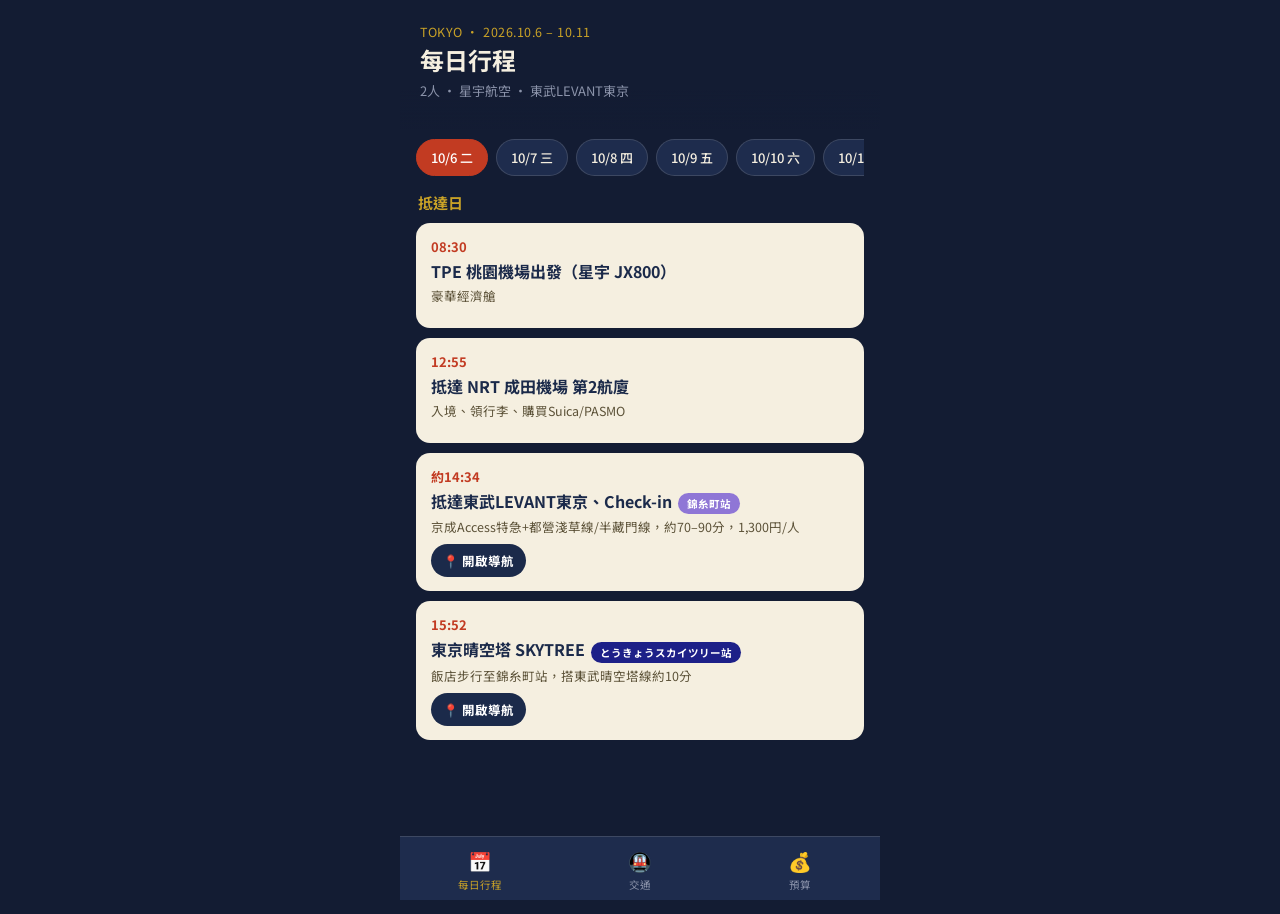
==== tokyo-trip (1).html @ f5f97175 "Add files via upload" ====
<!DOCTYPE html>
<html lang="zh-Hant">
<head>
<meta charset="UTF-8">
<meta name="viewport" content="width=device-width, initial-scale=1, viewport-fit=cover">
<title>東京行 10.6–10.11</title>
<link rel="preconnect" href="https://fonts.googleapis.com">
<link rel="preconnect" href="https://fonts.gstatic.com" crossorigin>
<link href="https://fonts.googleapis.com/css2?family=Noto+Sans+TC:wght@400;500;700&display=swap" rel="stylesheet">
<style>
:root{
  --navy:#131c33; --navy-2:#1e2c4d; --paper:#f5efe0; --paper-2:#ece2c8;
  --vermillion:#c23b22; --gold:#c9a227; --ink:#1b2a4a; --muted:#8b93aa;
  --line: rgba(245,239,224,0.14);
  font-family:'Microsoft JhengHei','微軟正黑體','PingFang TC','Noto Sans TC',sans-serif;
  padding-top: env(safe-area-inset-top, 0px);
  padding-bottom: env(safe-area-inset-bottom, 0px);
}
@media (prefers-color-scheme: dark){ :root:not([data-theme="light"]){ --navy:#131c33; --navy-2:#1e2c4d; --paper:#f5efe0; } }
:root[data-theme="dark"]{ --navy:#131c33; --navy-2:#1e2c4d; --paper:#f5efe0; }
html{ scroll-padding-top: env(safe-area-inset-top, 0px); box-sizing:border-box; }
*,*::before,*::after{ box-sizing:inherit; font-family:inherit; }
body{ margin:0; background:var(--navy); color:var(--paper); min-height:100%; -webkit-font-smoothing:antialiased; }
.app{ max-width:480px; margin:0 auto; min-height:100vh; display:flex; flex-direction:column; position:relative; }

header.top{ padding:22px 20px 16px; position:sticky; top:0; z-index:5; background:linear-gradient(180deg, var(--navy) 70%, transparent); }
header.top .eyebrow{ color:var(--gold); font-size:12.5px; letter-spacing:.04em; margin:0 0 4px; }
header.top h1{ font-weight:700; font-size:24px; margin:0; line-height:1.25; }
header.top .sub{ color:var(--muted); font-size:13px; margin-top:6px; }

main{ flex:1; padding:4px 16px 100px; }
.panel{ display:none; }
.panel.active{ display:block; animation:fade .25s ease; }
@keyframes fade{ from{opacity:0; transform:translateY(4px)} to{opacity:1; transform:translateY(0)} }

.daytabs{ display:flex; gap:8px; overflow-x:auto; padding:6px 0 14px; -webkit-overflow-scrolling:touch; }
.daytabs::-webkit-scrollbar{ display:none; }
.daypill{ flex:0 0 auto; padding:8px 14px; border-radius:999px; border:1px solid var(--line); background:var(--navy-2); color:var(--paper); font-size:13px; font-weight:500; cursor:pointer; white-space:nowrap; }
.daypill.active{ background:var(--vermillion); border-color:var(--vermillion); color:#fff; }
.daylabel{ font-size:15px; font-weight:700; color:var(--gold); margin:2px 2px 10px; }

.item{ background:var(--paper); color:var(--ink); border-radius:14px; padding:14px 15px; margin-bottom:10px; position:relative; }
.item .time{ font-weight:700; font-size:13px; color:var(--vermillion); }
.item .name{ font-weight:700; font-size:16px; margin:3px 0 4px; }
.item .transit{ font-size:12.5px; color:#5c5238; line-height:1.5; margin-bottom:8px; }
.item a.mapbtn{ display:inline-flex; align-items:center; gap:5px; font-size:12.5px; font-weight:700; color:#fff; background:var(--ink); padding:7px 12px; border-radius:999px; text-decoration:none; }

.card{ background:var(--navy-2); border:1px solid var(--line); border-radius:14px; padding:16px; margin-bottom:12px; }
.card h3{ font-size:16px; font-weight:700; margin:0 0 8px; color:var(--gold); }
.card p{ font-size:13.5px; line-height:1.6; color:var(--paper); margin:0 0 6px; }

.hotelmap{ margin-top:10px; }
.hotelmap a{ color:#fff; background:var(--vermillion); padding:9px 14px; border-radius:999px; font-size:13px; font-weight:700; text-decoration:none; display:inline-block; }

.tool{ background:var(--paper); color:var(--ink); border-radius:14px; padding:16px; margin-bottom:14px; }
.tool h3{ font-size:15px; font-weight:700; margin:0 0 12px; color:var(--vermillion); }
.tool .field{ margin-bottom:10px; }
.tool label{ display:block; font-size:12px; color:#6b6248; margin-bottom:4px; }
.tool input[type="number"]{ width:100%; font-size:17px; padding:10px 12px; border-radius:10px; border:1px solid #d8cfae; background:#fff; color:var(--ink); }

/* 交通：地圖橫幅 */
.map-banner{
  position:relative; border-radius:18px; overflow:hidden; margin-bottom:14px; padding:26px 20px;
  background:
    radial-gradient(circle at 20% 20%, rgba(201,162,39,.18), transparent 45%),
    radial-gradient(circle at 80% 75%, rgba(194,59,34,.22), transparent 50%),
    linear-gradient(135deg, var(--navy-2), var(--navy));
  border:1px solid var(--line);
}
.map-banner .mb-tag{ font-size:11.5px; color:var(--gold); letter-spacing:.05em; margin-bottom:6px; }
.map-banner h2{ font-size:19px; font-weight:700; margin:0 0 6px; color:#fff; }
.map-banner p{ font-size:12.5px; color:var(--muted); line-height:1.6; margin:0 0 14px; }
.map-banner .mb-btn{ display:inline-flex; align-items:center; gap:6px; background:var(--gold); color:var(--ink); font-weight:700; font-size:13px; padding:10px 16px; border-radius:999px; text-decoration:none; }
.map-banner .mb-lines{ display:flex; gap:6px; margin-top:14px; flex-wrap:wrap; }
.map-banner .mb-dot{ width:22px; height:6px; border-radius:4px; }

.detect-box{ display:flex; gap:10px; align-items:flex-start; background:var(--navy-2); border:1px solid var(--line); border-radius:14px; padding:14px 16px; margin-bottom:12px; }
.detect-ic{ font-size:20px; }
.detect-title{ font-weight:700; font-size:14px; color:var(--paper); }
.detect-sub{ font-size:12.5px; color:var(--muted); margin-top:2px; }

.line-group{ background:var(--navy-2); border:1px solid var(--line); border-radius:14px; margin-bottom:10px; overflow:hidden; }
.line-head{ display:flex; align-items:center; gap:10px; padding:14px 16px; cursor:pointer; }
.line-dot{ width:12px; height:12px; border-radius:50%; flex-shrink:0; }
.line-name{ flex:1; font-weight:700; font-size:14px; }
.line-count{ font-size:12px; color:var(--muted); }
.line-chev{ font-size:11px; color:var(--muted); transition:transform .2s; margin-left:4px; }
.line-group.open .line-chev{ transform:rotate(180deg); }
.line-stations{ display:none; padding:6px 16px 14px 20px; max-height:340px; overflow-y:auto; }
.line-group.open .line-stations{ display:block; }
.station-row{ position:relative; padding:7px 0 7px 20px; font-size:13.5px; color:var(--paper); display:flex; align-items:center; gap:8px; }
.station-row::before{ content:""; position:absolute; left:2px; top:50%; transform:translateY(-50%); width:8px; height:8px; border-radius:50%; background:var(--line-color, var(--gold)); }
.station-row::after{ content:""; position:absolute; left:5.5px; top:0; bottom:0; width:2px; background:var(--line-color, var(--gold)); opacity:.35; }
.station-row:first-child::after{ top:50%; }
.station-row:last-child::after{ bottom:50%; }
.station-row.transfer{ font-weight:700; }
.station-row.transfer::before{ width:12px; height:12px; left:0; border:2px solid var(--navy-2); box-shadow:0 0 0 2px var(--line-color, var(--gold)); background:var(--navy-2); }
.transfer-tag{ font-size:10px; font-weight:700; color:var(--ink); background:var(--gold); padding:2px 7px; border-radius:999px; }

.total-card{ background:linear-gradient(135deg,#8a2a17,var(--vermillion)); border-radius:16px; padding:20px; margin-bottom:12px; }
.total-card .tlabel{ font-size:12.5px; color:#f6d9cf; margin-bottom:6px; }
.total-card .tnum{ font-size:30px; font-weight:700; color:#fff; }
.total-card .tsub{ font-size:12px; color:#f6d9cf; margin-top:6px; }

.cap-card{ background:var(--navy-2); border:1px solid var(--line); border-radius:16px; padding:18px; margin-bottom:12px; }
.cap-row{ display:flex; align-items:center; justify-content:space-between; margin-bottom:12px; gap:10px; }
.cap-row span{ font-size:13px; color:var(--muted); }
.cap-row input{ width:130px; text-align:right; font-size:16px; font-weight:700; padding:8px 10px; border-radius:10px; border:1px solid var(--line); background:var(--navy); color:#fff; }
.cap-line{ display:flex; justify-content:space-between; font-size:13.5px; padding:7px 0; color:var(--paper); }
.cap-line.highlight{ color:var(--gold); font-weight:700; border-top:1px solid var(--line); margin-top:4px; padding-top:10px; }
.cap-bar{ height:8px; border-radius:999px; background:var(--navy); overflow:hidden; margin:6px 0 2px; }
.cap-bar-fill{ height:100%; background:var(--gold); width:0%; transition:width .2s; }

details.rate-card{ background:var(--navy-2); border:1px solid var(--line); border-radius:14px; padding:14px 16px; margin-bottom:14px; }
details.rate-card summary{ font-size:13.5px; font-weight:700; color:var(--paper); cursor:pointer; list-style:none; }
details.rate-card summary::-webkit-details-marker{ display:none; }
details.rate-card label{ display:block; font-size:12px; color:var(--muted); margin:10px 0 4px; }
details.rate-card input{ width:100%; font-size:15px; padding:8px 10px; border-radius:10px; border:1px solid var(--line); background:var(--navy); color:#fff; }

.budget-input{ width:100%; font-size:15px; padding:9px 10px; border-radius:10px; border:1px solid var(--line); background:var(--navy); color:#fff; }

.station-badge{ display:inline-block; font-size:10.5px; font-weight:700; padding:3px 9px; border-radius:999px; margin-left:6px; vertical-align:middle; }

.section-title{ font-size:13px; font-weight:700; color:var(--muted); margin:18px 4px 8px; }
.note{ font-size:12px; color:var(--muted); margin-top:14px; line-height:1.6; }

nav.bottom{ position:sticky; bottom:0; left:0; right:0; z-index:10; display:flex; background:var(--navy-2); border-top:1px solid var(--line); padding-bottom: env(safe-area-inset-bottom, 0px); }
nav.bottom button{ flex:1; background:none; border:none; color:var(--muted); padding:10px 2px 8px; display:flex; flex-direction:column; align-items:center; gap:3px; font-size:10.5px; cursor:pointer; }
nav.bottom button .ic{ font-size:19px; }
nav.bottom button.active{ color:var(--gold); }
</style>
</head>
<body>
<div class="app">
  <header class="top">
    <p class="eyebrow">TOKYO · 2026.10.6 – 10.11</p>
    <h1 id="pageTitle">每日行程</h1>
    <p class="sub" id="pageSub">2人 · 星宇航空 · 東武LEVANT東京</p>
  </header>

  <main>
    <!-- 每日行程 -->
    <section class="panel active" id="panel-days">
      <div class="daytabs" id="daytabs"></div>
      <div id="dayContent"></div>
    </section>

    <!-- 交通 -->
    <section class="panel" id="panel-transit">
      <div class="map-banner">
        <div class="mb-tag">TOKYO SUBWAY NETWORK</div>
        <h2>東京地鐵路網</h2>
        <p>正式路網圖是官方版權內容，無法直接嵌進頁面顯示，改用下方可縮放的官方互動地圖，涵蓋全部路線與轉乘資訊。</p>
        <a class="mb-btn" href="https://www.tokyometro.jp/lang_en/station/index.html" target="_blank">🗺️ 開啟東京地鐵大圖 →</a>
        <div class="mb-lines" id="mbLines"></div>
      </div>

      <div class="detect-box">
        <span class="detect-ic">🚉</span>
        <div>
          <div class="detect-title">依行程偵測：東京</div>
          <div class="detect-sub">建議 IC 卡：Suica / PASMO　・　金色外框站名＝轉乘站</div>
        </div>
      </div>

      <div id="lineList"></div>

      <div class="card">
        <h3>其他官方地圖版本</h3>
        <div class="hotelmap" style="display:flex;gap:8px;flex-wrap:wrap">
          <a href="https://www.tokyometro.jp/en/subwaymap/index.html" target="_blank" style="background:var(--ink)">東京メトロ PDF →</a>
          <a href="https://www.kotsu.metro.tokyo.jp/eng/maps/subway/" target="_blank" style="background:var(--ink)">都營地下鐵 PDF →</a>
        </div>
      </div>

      <div class="tool">
        <h3>🚇 IC卡建議儲值試算</h3>
        <p style="font-size:12.5px;color:#6b6248;margin:0 0 10px;text-align:center">行程地鐵/JR交通費估算約 <b>5,800円/人</b>（不含機場往返與巴士）</p>
        <div class="field">
          <label>已儲值金額（円）</label>
          <input type="number" id="icInput" inputmode="decimal" placeholder="輸入目前卡片餘額或預計儲值金額">
        </div>
        <div style="text-align:center;color:var(--muted);font-size:13px;margin:2px 0">差額</div>
        <div style="font-size:22px;font-weight:700;color:var(--vermillion);text-align:center;padding:8px 0 2px" id="icResult">—</div>
        <div style="font-size:11.5px;color:#8a8266;text-align:center" id="icHint">輸入後會顯示還需要加值多少</div>
      </div>

      <div class="card">
        <h3>成田機場 → 錦糸町（去程）</h3>
        <p>京成 Access特急/Skyliner + 都營淺草線或半蔵門線轉乘，約70–90分，車資約1,300円/人。</p>
        <p>行李多可改搭利木津巴士，約1小時50分，車資約2,800円/人，直達飯店門口。</p>
      </div>
      <div class="card">
        <h3>錦糸町 → 成田機場（回程）</h3>
        <p>同去程路線，建議預留2小時（含飯店退房、拖運行李、機場辦理登機）。</p>
      </div>
    </section>

    <!-- 預算 -->
    <section class="panel" id="panel-budget">
      <div class="total-card">
        <div class="tlabel">💴 我的台幣總花費（行程花費換算）</div>
        <div class="tnum" id="budgetTotal">NT$ 0</div>
        <div class="tsub">2人・不含機票住宿已付款項</div>
      </div>

      <div class="cap-card">
        <div class="cap-row">
          <span>預算上限（日圓）</span>
          <input type="number" id="capInput" value="50000" inputmode="decimal">
        </div>
        <div class="cap-line"><span>行程花費（已確認）</span><span id="tripYenTotal">¥0</span></div>
        <div class="cap-bar"><div class="cap-bar-fill" id="capBarFill"></div></div>
        <div class="cap-line highlight"><span>剩餘</span><span id="remainYenTotal">¥0</span></div>
      </div>

      <details class="rate-card">
        <summary>🔁 匯率設定（換算基準：¥1 JPY）</summary>
        <div class="field">
          <label>1 日圓 = 多少台幣</label>
          <input type="number" id="rateInput" value="0.21" step="0.001">
        </div>
      </details>

      <div class="section-title">每日行程花費（可編輯）</div>
      <div id="budgetList"></div>
      <p class="note">迪士尼門票、澀谷SKY、展覽門票採動態定價，下方金額可依實際查到的價格自行修改，上方總計會即時更新。</p>
    </section>
  </main>

  <nav class="bottom">
    <button data-tab="days" class="active"><span class="ic">📅</span>每日行程</button>
    <button data-tab="transit"><span class="ic">🚇</span>交通</button>
    <button data-tab="budget"><span class="ic">💰</span>預算</button>
  </nav>
</div>

<script>
const days = [
  { label:"10/6 二", title:"抵達日", items:[
    {time:"08:30", name:"TPE 桃園機場出發（星宇 JX800）", note:"豪華經濟艙", map:null},
    {time:"12:55", name:"抵達 NRT 成田機場 第2航廈", note:"入境、領行李、購買Suica/PASMO", map:null},
    {time:"約14:34", name:"抵達東武LEVANT東京、Check-in", note:"京成Access特急+都營淺草線/半藏門線，約70–90分，1,300円/人", map:"東武ホテルレバント東京", station:{name:"錦糸町",color:"#8F76D6"}},
    {time:"15:52", name:"東京晴空塔 SKYTREE", note:"飯店步行至錦糸町站，搭東武晴空塔線約10分", map:"東京スカイツリー", station:{name:"とうきょうスカイツリー",color:"#1D2088"}},
  ]},
  { label:"10/7 三", title:"下町散策日", items:[
    {time:"09:45", name:"小網神社", note:"地鐵至人形町站，步行約5分", map:"小網神社", station:{name:"人形町",color:"#B5B5AC"}},
    {time:"11:00", name:"上野動物園", note:"人形町→上野，地鐵約15分", map:"上野動物園", station:{name:"上野",color:"#B5B5AC"}},
    {time:"14:30", name:"淺草雷門・仲見世通", note:"上野→淺草，地鐵/步行約20分", map:"淺草雷門", station:{name:"浅草",color:"#E85298"}},
    {time:"18:00", name:"錦糸町 PARCO", note:"淺草→錦糸町，地鐵約15分，步行回飯店", map:"錦糸町パルコ", station:{name:"錦糸町",color:"#8F76D6"}},
  ]},
  { label:"10/8 四", title:"東京迪士尼樂園", items:[
    {time:"07:30", name:"飯店出發", note:"搭飯店免費接駁巴士，或JR京葉線至舞浜站", map:null},
    {time:"09:00", name:"東京迪士尼樂園開園", note:"建議App內預約Premier Access付費快速通關", map:"東京ディズニーランド", station:{name:"舞浜",color:"#C9252A"}},
    {time:"約21:00", name:"閉園、返回飯店", note:"同去程接駁", map:null},
  ]},
  { label:"10/9 五", title:"豐洲・台場", items:[
    {time:"10:30", name:"CREVIA BASE 皮克斯展", note:"ゆりかもめ市場前駅步行約3分", map:"CREVIA BASE 東京", station:{name:"市場前",color:"#3894D0"}},
    {time:"14:00", name:"ららぽーと豐洲 ANNEX", note:"地鐵有樂町線至豐洲站，步行約5分", map:"ららぽーと豊洲", station:{name:"豊洲",color:"#C1A470"}},
    {time:"16:35", name:"御台場海濱公園", note:"豐洲→新橋轉百合海鷗號，約25分", map:"お台場海浜公園", station:{name:"お台場海浜公園",color:"#3894D0"}},
  ]},
  { label:"10/10 六", title:"澀谷・吉祥寺", items:[
    {time:"10:00", name:"井之頭弁財天", note:"地鐵+JR約45分至吉祥寺", map:"井の頭弁財天", station:{name:"井の頭公園",color:"#00A650"}},
    {time:"12:01", name:"貓咪咖啡廳 MOCHA", note:"吉祥寺→澀谷，京王井の頭線約20分", map:"猫カフェMOCHA 渋谷", station:{name:"渋谷",color:"#00A650"}},
    {time:"13:49", name:"澀谷 SKY 展望台", note:"澀谷站直結，建議線上預約門票", map:"渋谷スカイ", station:{name:"渋谷",color:"#00A650"}},
    {time:"18:30", name:"SATOブリアン 晚餐", note:"建議事先訂位", map:"SATOブリアン", station:{name:"渋谷",color:"#00A650"}},
  ]},
  { label:"10/11 日", title:"賦歸日", items:[
    {time:"上午", name:"自由活動、11:00前退房", note:"行李可寄放櫃檯", map:null},
    {time:"約13:30", name:"從飯店前往成田機場", note:"Access特急或利木津巴士，抓2小時含check-in", map:null},
    {time:"16:20", name:"NRT → TPE（星宇 JX803）", note:"", map:null},
    {time:"20:40", name:"抵達桃園機場", note:"", map:null},
  ]},
];

const lines = [
  { name:"東京メトロ半蔵門線", color:"#8F76D6",
    stations:["渋谷","表参道","青山一丁目","永田町","半蔵門","九段下","神保町","大手町","三越前","水天宮前","清澄白河","住吉","錦糸町","押上"],
    transfers:["渋谷","表参道","永田町","九段下","神保町","大手町","三越前","清澄白河","住吉","錦糸町","押上"] },
  { name:"都営浅草線", color:"#E85298",
    stations:["西馬込","馬込","中延","戸越","五反田","高輪台","泉岳寺","三田","大門","新橋","東銀座","宝町","日本橋","人形町","東日本橋","浅草橋","蔵前","浅草","本所吾妻橋","押上"],
    transfers:["五反田","泉岳寺","三田","大門","新橋","日本橋","人形町","浅草橋","浅草","押上"] },
  { name:"JR中央・総武線各駅停車", color:"#FFD400",
    stations:["三鷹","吉祥寺","西荻窪","荻窪","阿佐ケ谷","高円寺","中野","東中野","大久保","新宿","代々木","千駄ケ谷","信濃町","四ツ谷","市ケ谷","飯田橋","水道橋","御茶ノ水","秋葉原","浅草橋","両国","錦糸町","亀戸","平井","新小岩","小岩","市川","本八幡","下総中山","西船橋","船橋","東船橋","津田沼","幕張本郷","幕張","新検見川","稲毛","西千葉","千葉"],
    transfers:["三鷹","吉祥寺","中野","新宿","四ツ谷","市ケ谷","飯田橋","御茶ノ水","秋葉原","錦糸町","西船橋","船橋","千葉"] },
  { name:"東京メトロ日比谷線", color:"#B5B5AC",
    stations:["北千住","南千住","三ノ輪","入谷","上野","仲御徒町","秋葉原","小伝馬町","人形町","茅場町","八丁堀","築地","東銀座","銀座","日比谷","霞ケ関","虎ノ門ヒルズ","神谷町","六本木","広尾","恵比寿","中目黒"],
    transfers:["北千住","上野","秋葉原","人形町","銀座","日比谷","霞ケ関","六本木","恵比寿","中目黒"] },
  { name:"東武スカイツリーライン（浅草−北千住）", color:"#1D2088",
    stations:["浅草","とうきょうスカイツリー","曳舟","東向島","鐘ヶ淵","堀切","牛田","北千住"],
    transfers:["浅草","曳舟","北千住"] },
  { name:"東京メトロ有楽町線", color:"#C1A470",
    stations:["和光市","地下鉄成増","地下鉄赤塚","平和台","氷川台","小竹向原","千川","要町","池袋","東池袋","護国寺","江戸川橋","飯田橋","市ケ谷","麹町","永田町","桜田門","有楽町","銀座一丁目","新富町","月島","豊洲","辰巳","新木場"],
    transfers:["小竹向原","池袋","飯田橋","市ケ谷","永田町","月島","豊洲","新木場"] },
  { name:"ゆりかもめ", color:"#3894D0",
    stations:["新橋","汐留","竹芝","日の出","芝浦ふ頭","お台場海浜公園","台場","東京国際クルーズターミナル","テレコムセンター","青海","東京ビッグサイト","有明","有明テニスの森","市場前","豊洲"],
    transfers:["新橋","豊洲"] },
  { name:"京王井の頭線", color:"#00A650",
    stations:["渋谷","神泉","駒場東大前","池ノ上","下北沢","新代田","東松原","明大前","永福町","西永福","浜田山","高井戸","富士見ヶ丘","久我山","三鷹台","井の頭公園","吉祥寺"],
    transfers:["渋谷","下北沢","明大前","吉祥寺"] },
  { name:"JR京葉線", color:"#C9252A",
    stations:["東京","八丁堀","越中島","潮見","新木場","葛西臨海公園","舞浜","新浦安","南船橋","海浜幕張","千葉みなと","千葉"],
    transfers:["東京","新木場","南船橋","海浜幕張","千葉"] },
];

function textColorFor(hex){
  const c = hex.replace("#","");
  const r=parseInt(c.substr(0,2),16), g=parseInt(c.substr(2,2),16), b=parseInt(c.substr(4,2),16);
  const yiq = (r*299+g*587+b*114)/1000;
  return yiq >= 150 ? "#1b2a4a" : "#ffffff";
}

const budget = [
  { day:"Day1 抵達", yen:1300+2000, note:"機場交通＋晴空塔展望台（估）" },
  { day:"Day2 下町", yen:600+900, note:"上野動物園門票＋地鐵" },
  { day:"Day3 迪士尼", yen:10500+500, note:"門票約9,400–12,400円＋接駁" },
  { day:"Day4 豐洲台場", yen:2000+1000, note:"展覽門票（估）＋交通" },
  { day:"Day5 澀谷吉祥寺", yen:1600+2300+1200, note:"貓咖＋澀谷SKY＋交通" },
  { day:"Day6 賦歸", yen:1300, note:"回程機場交通" },
];

function esc(s){ return s.replace(/&/g,"&amp;").replace(/</g,"&lt;"); }
function mapLink(q){ return "https://www.google.com/maps/search/?api=1&query=" + encodeURIComponent(q); }

function renderDays(){
  const tabs = document.getElementById("daytabs");
  const content = document.getElementById("dayContent");
  tabs.innerHTML = days.map((d,i)=>`<button class="daypill${i===0?" active":""}" data-day="${i}">${d.label}</button>`).join("");
  function show(i){
    const d = days[i];
    content.innerHTML = `<div class="daylabel">${esc(d.title)}</div>` + d.items.map(it=>`
      <div class="item">
        <div class="time">${esc(it.time)}</div>
        <div class="name">${esc(it.name)}${it.station ? `<span class="station-badge" style="background:${it.station.color};color:${textColorFor(it.station.color)}">${esc(it.station.name)}站</span>` : ""}</div>
        ${it.note ? `<div class="transit">${esc(it.note)}</div>` : ""}
        ${it.map ? `<a class="mapbtn" href="${mapLink(it.map)}" target="_blank">📍 開啟導航</a>` : ""}
      </div>`).join("");
    [...tabs.children].forEach((b,idx)=>b.classList.toggle("active", idx===i));
  }
  tabs.addEventListener("click", e=>{
    const btn = e.target.closest(".daypill");
    if(!btn) return;
    show(+btn.dataset.day);
  });
  show(0);
}

function renderMbLines(){
  document.getElementById("mbLines").innerHTML = lines.map(l=>`<span class="mb-dot" style="background:${l.color}" title="${esc(l.name)}"></span>`).join("");
}

function renderLines(){
  const wrap = document.getElementById("lineList");
  wrap.innerHTML = lines.map((l,i)=>`
    <div class="line-group" data-i="${i}">
      <div class="line-head">
        <span class="line-dot" style="background:${l.color}"></span>
        <span class="line-name">${esc(l.name)}</span>
        <span class="line-count">${l.stations.length}站</span>
        <span class="line-chev">▾</span>
      </div>
      <div class="line-stations">
        ${l.stations.map(s=>{
          const isT = l.transfers.includes(s);
          return `<div class="station-row${isT?" transfer":""}" style="--line-color:${l.color}">${esc(s)}${isT?'<span class="transfer-tag">轉乘</span>':''}</div>`;
        }).join("")}
      </div>
    </div>`).join("");
  wrap.querySelectorAll(".line-head").forEach(h=>{
    h.addEventListener("click", ()=> h.parentElement.classList.toggle("open"));
  });
}

function renderBudget(){
  const list = document.getElementById("budgetList");
  list.innerHTML = budget.map((b,i)=>`
    <div class="card">
      <h3>${esc(b.day)}</h3>
      <p>${esc(b.note)}</p>
      <div class="field">
        <label>日圓／人</label>
        <input type="number" class="budget-input" data-idx="${i}" value="${b.yen}" inputmode="decimal">
      </div>
    </div>`).join("");
  list.querySelectorAll(".budget-input").forEach(inp=>{
    inp.addEventListener("input", ()=>{
      budget[+inp.dataset.idx].yen = parseFloat(inp.value) || 0;
      computeAll();
    });
  });
}

function computeAll(){
  const rate = parseFloat(document.getElementById("rateInput").value) || 0.21;
  const cap = parseFloat(document.getElementById("capInput").value) || 0;

  const tripYen = budget.reduce((s,b)=>s+(b.yen||0),0) * 2; // 2人
  const remainYen = cap - tripYen;
  const totalTwd = Math.round(tripYen * rate);

  document.getElementById("budgetTotal").textContent = "NT$ " + totalTwd.toLocaleString();
  document.getElementById("tripYenTotal").textContent = "¥" + tripYen.toLocaleString();
  document.getElementById("remainYenTotal").textContent = "¥" + remainYen.toLocaleString();
  const pct = cap > 0 ? Math.min(100, Math.round(tripYen / cap * 100)) : 0;
  document.getElementById("capBarFill").style.width = pct + "%";
}

renderDays();
renderMbLines();
renderLines();
renderBudget();
computeAll();

document.getElementById("capInput").addEventListener("input", computeAll);
document.getElementById("rateInput").addEventListener("input", computeAll);

// IC卡儲值試算
const TRANSIT_ESTIMATE_YEN = 5800;
const icInput = document.getElementById("icInput");
const icResult = document.getElementById("icResult");
const icHint = document.getElementById("icHint");
function updateIC(){
  const val = parseFloat(icInput.value);
  if(isNaN(val) || icInput.value===""){
    icResult.textContent = "—";
    icHint.textContent = "輸入後會顯示還需要加值多少";
    return;
  }
  const diff = TRANSIT_ESTIMATE_YEN - val;
  const rate = parseFloat(document.getElementById("rateInput").value) || 0.21;
  if(diff > 0){
    icResult.textContent = "還需加值 ¥" + diff.toLocaleString();
    icHint.textContent = "約合 NT$" + Math.round(diff*rate).toLocaleString();
  } else {
    icResult.textContent = "已足夠 ✓";
    icHint.textContent = "比估算金額多 ¥" + Math.abs(diff).toLocaleString();
  }
}
icInput.addEventListener("input", updateIC);
updateIC();

const titles = { days:["每日行程","2人 · 星宇航空 · 東武LEVANT東京"], transit:["交通","地鐵為主 · Suica/PASMO"], budget:["預算","估算金額，僅供參考"] };
document.querySelectorAll("nav.bottom button").forEach(btn=>{
  btn.addEventListener("click", ()=>{
    const tab = btn.dataset.tab;
    document.querySelectorAll("nav.bottom button").forEach(b=>b.classList.toggle("active", b===btn));
    document.querySelectorAll(".panel").forEach(p=>p.classList.remove("active"));
    document.getElementById("panel-"+tab).classList.add("active");
    document.getElementById("pageTitle").textContent = titles[tab][0];
    document.getElementById("pageSub").textContent = titles[tab][1];
  });
});
</script>
</body>
</html>
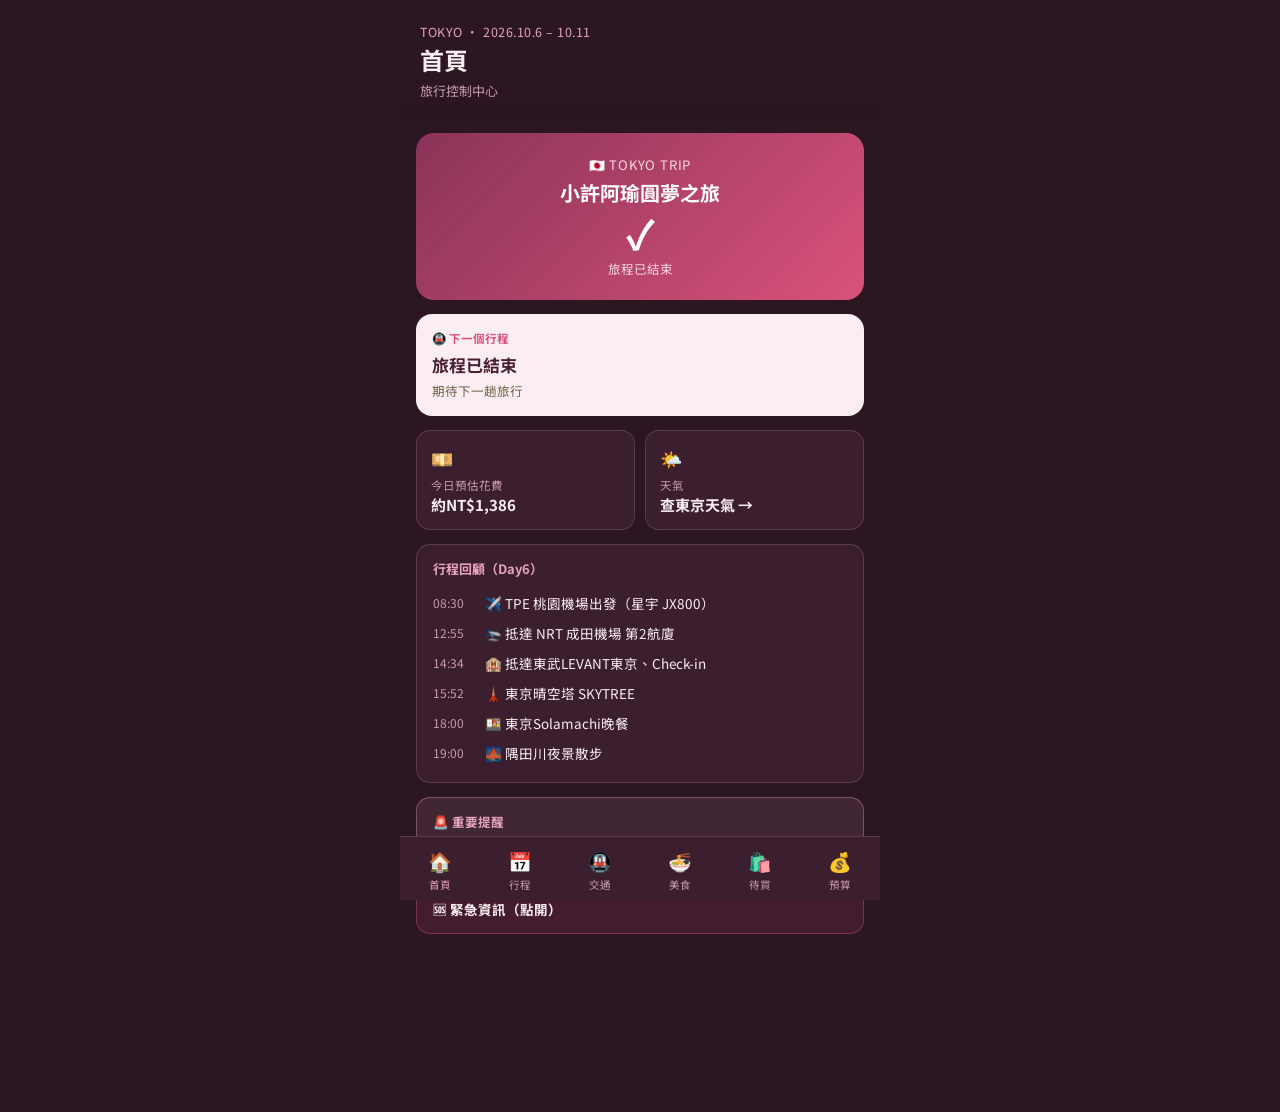
==== commit fa80ce15: "Add files via upload" ====
--- a/tokyo-trip (1).html
+++ b/tokyo-trip (1).html
@@ -3,24 +3,33 @@
 <head>
 <meta charset="UTF-8">
 <meta name="viewport" content="width=device-width, initial-scale=1, viewport-fit=cover">
-<title>東京行 10.6–10.11</title>
+<title>小許阿瑜圓夢之旅</title>
+<link rel="manifest" href="data:application/manifest+json,%7B%22name%22%3A%22%E5%B0%8F%E8%A8%B1%E9%98%BF%E7%91%9C%E5%9C%93%E5%A4%A2%E4%B9%8B%E6%97%85%22%2C%22short_name%22%3A%22%E5%9C%93%E5%A4%A2%E4%B9%8B%E6%97%85%22%2C%22start_url%22%3A%22.%22%2C%22display%22%3A%22standalone%22%2C%22background_color%22%3A%22%232b1622%22%2C%22theme_color%22%3A%22%232b1622%22%2C%22icons%22%3A%5B%7B%22src%22%3A%22data%3Aimage/png%3Bbase64%2CiVBORw0KGgoAAAANSUhEUgAAAgAAAAIACAIAAAB7GkOtAABIaElEQVR4nO3deXgcx303%2BOruuWcwFwaYwTkAwRsESZC6aFv3YTt25NiWT5GW13md932S19k4b/bN7iaPE%2B/aceK8b5I3xyaxEisWKUuWHJ%2ByZSu2JVOSJUsiARK8QRyDcwZz32dX7x8jwRAJgsBgZvqo7%2BcPPxIFYgpG9%[base64]/9asH33v1H37qxNNr/JVEPrPZNgEoDDfYvkXuNgDUYu0Sv6pV6/7V1k6CVSEeQI0QAKACNdT6K6yz9K9UQwxcAakACocAAMXZfLm/Qg3Vv2rzGXAFRAIoCgIA5Ff3ir%2Bs5tK/Ut1jYBnyAOSFAAB5NK7oL6tL9a9qXAYsQxhA8yEAoHmaUPSX1bH6VzUhA5YhDKA5EADQcM2s%2B1V1r/5VzcyAKiQBNBQCABqi%2BUV/WYOqf1XzM2AZwgDqDgEA9SRj3a9qaPWvkjEDqpAEUC8IAKgD2et%2BVROqf5XsGVCFJIBNwlYQUDuF1H1mLf//jySA2mAzOKiF02xTWvVvWve/yZ%2B1Hgr8dYAqYAoINkCxVUaWiqyQiaCrYUAA64QpIFgXxZZ%2BuFr1l4UYgOvCCADWooq6L%[base64]%2BZ8izJbVTPtXTZwNQSAxuEehs3A9aNtCADN0moPTskdbSW3rWZavZCA4BmAJuF2hbrDgwFNwghAa1D9oXFwdWkMAkA7WBiqK3%2BORfkt3CQWLjN2IAA0AvckNBOuN23AMwDVw60IssBTAQ3ACEDdmKr%2BapldUUs764KpK1B7MAJQK9x4oBAYCqgXRgCqhOoPSoNrUo0QAOrD5p2mrnkVdbW2Xti8MlUNU0BqghsMFA7TQeqCEYBqoPqDWuBaVQsEgDrgjgJ1wRWrCggApcPCS6LOKXU1trm%2BcOkqHwJA0XD/gNrhGlYyBIBy4c4BbcCVrFgIAIXCPQNagutZmRAAioOZ0yuodzJdvS1vBFzYCoQAUBbcIaBtuMIVBQGgILg3gAW4zpUDAaAUuCuAHbjaFQIBoAi4H65F7dPoam9/4%2BCaVwIEgPxwJwCbcOXLDgEgM9wDwDJc//LCbqCywaUPQLCBqKwwApAHqj/ASrgjZIEAkAGudYCr4b5oPgRAs%2BEqXz9tvEKjjZ%2BiOXB3NBkCoKlwfQOsDfdIMyEAmgdXNsB64E5pGgRAk%2BCaBlg/3C/NgQBoBlzNABuFu6YJEAANh%2BsYoDa4dxoNAdBYuIIBNgN3UEMhAEChtPT2pJZ%2BFtASBEADofMCsHm4jxoHAdAouGoB6gV3U4MgABoC1ytAfeGeagQEQP3hSgVoBNxZdYcAqDNcowCNg/[base64]%[base64]/gq6BcnzqxNNyN6HOtPcTqRfu9GUIAAAARiEA3oBOAQA7cL9XIQAAABiFACAE3QEA9uCuJwgAAABmIQDQEQBgFO59BAAAAKNYDwB0AQBYxngFYD0AAACYxXQAMB7%2BCqelpbNa%2Blm0h%2BU6wHQAAACwjN0AYDn2AWAlZqsBuwFQM457yz/whFvji/kV/1HgfvUva/0dAICmYDQANhP4kvRGWZckYhF0lEjbre5uk50Q0m2yD7Z4CCEOnfGQu4sQQiVyd5vfKugJIaIkeQyWN77Jpn8EAG1YT2do%2BWuWO1EC4Vb%2B6%2BZ7VGwOAnRyN0CJOI5IEhEIJ75ZqN16s0EQrIL%2Bnva%2BmWzqtwYOPhMcv5iO/vbADa9E525v69Px/C8iM/0W105n%2BwtLU2ZBd6Nv62hoOlUp3tazezIy%2B2psISuWfnPbLc/MnjuZWJzMxj/dP/xqbHE0EbyUjb2vY/t8PnUiEUQwAAu4FX2g5X9w6k05sVyioo5wh1q7FwuZy9n4XnsbT/jRVKjX4ug0WV%2BJLbj05t321peicwaeL1H6xjfkiLTi5rniX%2BFauMH2LXK3odlWjXrurb1yjnASkQ46fScSwQ927nind8tud%2BdYdG7I3R3MJbKVcqvRIkpStJi16AypUl7HCyZBly2XBJ7X80KFiqIk6Tie57gSrfAc7zZayqKYLOdtepPXZAsXMhzH2fUmjnBnE6EDrZ0VSi%2BmwqOJ0Egy%2BFp88aHeobl8%2BkRiMVEuVpvEc4Qydk1/9eB75W5CfeAtoGW7Wjy3enqemjtn4HU3u7ve1d7/7NLkYiF7q6f3PZ3bX1iansjG39baPejquBAPxcv5YXdXulwYS4QOuDudRsuPFy4OOXydTu%2BPpk/d4e1/LHA6X6n8RteOX0Tn5gvpgij%2BODSx2956OhmufhxPOLqR8XYin2nMz61QCABCCOE5jkqSVdBnxbJNp/9A544P9ex5YSlw/5bhqdi8RdDHS/nlL1v%2BX0LI8j%2Bs08qvX/5nnnBlSgWe4whpNVpb9MbLqUi31WkQhHA%2BcyKxOBIPjSaDkVL%2B9tbemXxyKpesz/8RaqCBDGCq%2Bq8suCZeN%2Bz03uHp/frcOSMv3OLuGnZ4B50%2Bi8E0Ep7ZZvcIPJ8s5bOVcr/NvVTIpMoFgeNcBku0mJUIoZTqBUGUpAqlZp2%2BTMUKFa06Y5FWREotOkOJiiZB5zJalvJpQki31TmbTTgMJpfB/LPQxFemRvstzlfjCxWJGnmhSMVqr27tjhQCQPtWHQEM2j2/6d9XotSmM2yze4L5tIEX0uWijudFSgW%2B2Q9Llj%2B0RW90GyzxUv5MKnRPx45kITuSWBiNh0aSoYlsfPnrV05YaQkCQC28RuvbWru/vzjOceRmV9cBp3fY6fPb3ISQS8nwTkd7TiyFC1lRolSiAsdXL9aNdqFWuvrvUonyHF%2BhYqfFEcyldvoGXpg502a0zBVSRwNnJ7Ixl94ULxfWmCBCAGhctfqvnPDZ1eL5lH/vIe%2BWC/EFs2Ao0gqVJEJIzddlgxh4IVcp63jeyOs8JiuVpNHE4mgiOJJYupSJEkL22dtPp5Y0FgIIAIXrMrcMO3zDzvYDrq62ltaXFy51mG2dFkeylK%2BOmzdT4mtWTQIqUT2v4wihkuSz2H8RDtzh3fKVy68/MX%2Bu%2BmWrThAxlQEsBkB1DocQst3q/qR/716XT5RoKJ/W8YLcrdsYPS%2B0mWwcIafii%2BFC7n3bbhhbvDySDI0mQiOJYFmicjewDhAAinLA6R1Px9NiyW9xDDva9zt8B9ydFp0%2BUsjmxDKVqJ4XREU%2Bfq1Q0aoz5MXyTmfHufjCM6GJ7y5eohLhCSe9dTyAANCsavffwPNdJvun%2B4cHHe3JUr4iUVk6KXWk53kdJ2TKRR3PtxqtVr1hKhUdSYZGEsGRRChPK3I3sHYIACXY62gfdnj3O3w3%2BgZeCY6nK6Wb3N0GQQgXsgWxLHfrNoBKEiGSWdCXJWrVGb42ffrp4PjVX8ZOBjAUADzh7GYrIeQ2T%2B%2BfDb9rPhVJlQrNn9xvGrfRYtebZjLxk4nF0WRoJB5KiyW5G7VhCAC58ITb7/QOO7z7nd5dDm9RrESKmTKlAscbeKGo5l4FIYRKkiSRXU7vRDr81NyFF6Mzy6/bEQSAVjnNtnva%2Bu9q8%2B%2BwexKlHMdptvqv5DKYHQbzYi55Ir5YnSCKlwtyN2oDVJ0Bqqv%2Bek4Ydrbvd/qGHd7t9ra8WI4Usht6k1JFREpteqNNb3g9uvD5Cy%2BQN58OIgA0aKfT%2B1f77nXozYv5FFHeM94mcOhNTqM5UsieiC2MJEMjiVCklJO7UdeHAGgCM6/b7/IOO3zDDu8We2u2XKq%2Bi6l51elfgeNOJoIPT40URbH6Nh0jGcDKSuABq/tdvoFOs2M8FdbwtM/akuVCslwghNzY2vXOjm2JUv71%2BEJ1dihYZOJyhyvYBMMBl3e/w3vA2dFrc6XKhVgxF8jEr/83taLaESyKlfd27rjN43985sw3Fy6w0ztkJQC%2BuO%2BuVqN1KhNltvqvlC4X0%2BUiIWS/03e3dyBTLp6ML4wkg6Px0GwhLXfroOFcelN1fv%2BAq2P5lc3pTEzudslGxwuBTMxhMO91tE/lEicSQafZxsIggIkpILvO8OM7P1md%2BYFVWQR9q8laECsnYwujyeBoIjSVS3KK2bROpbNASpv/8RjMw07fsMN30N3hMVkTxXxSVU%2BDmoBKdKfHf%2BTFr0/lkiwEgPZHAE%2B%2B7UOL%2BazaX1potJxYzmUThJBtLe5Dnl6L2fZHJ3/488iM3O2CTRE4TpSkblPLkLN9v8N70NXpMphjpVy6XMxm1PdKWBPwHF8sZgasLkY2XNF%2BAOh4oc/miBQyPBvv/GxSQazM5RJiJvbO9i0mQXc2GZ7DpJBqiZJk0%2BmfePtHCuVitJhNlQspdPmvZzGXur9j%2B/2d23/31LOaHwRoPwAIIaIkofpviMDzAy3uGz3db0wKJYIjydA0G30izfAYzMMO35CjbTwRFFW%2B1LGZSlQ0Czq92vYFqI3GnwF86x0flbsJqmcSdB6jrSyJo7HFkURwNBm6nJXhLRHVPQaQ6wGAz2gddvj2O70H3Z0ugzlRwkR/7T7w4hNyN6GxmBgBwGZUJ4UIIX1W5w2tXVad8V8nX38kcFrudsEbqntb9Zrtex3tw07fQVenTW%2BMYcKnHjT/LhACANarSCvzuaRI6V57%2Bz1t/ePZWACTQgpAJWmPve2fbnmgUEhHCtlYKRdTw/o%2BUAItB8Bntx8ihFSoqLptPpVM4Pl2k%2B0Pd729RMXR2PxIYml5Ukg5r42yw2e07nW03%2BLquhgJMLK1STN969CH7vrZI3K3ooE0/gzgy/vv2%2BNoL4h4B7QhqicTSJI0mY799qkfNfrjVPQYoNEPALpNLfudvmFn%2B0FXl01vjJdy6RV7mcHmUUp1vDCSDP6vy69peBZIyyOAdqN12NWBG6NxqpNCkkT1PH9fe//FDCaFmuE3/fs%2B5t9LiIQJn8bhed6iM/zt5dflbkhjaTkAtrW0drR44pEZTAE1FMfxRp7/P3fdmq%2BURxILI/HQ6dTSeCa2fPAO1IvPaN1idQ062qbS2NSk4Twm673tfc8uTcndkAbSbAAIHPdSZOYHgdNDTi%2BmgBqtItHqTjL9FteN7m6rxfEHr33nldhCfT/lUyeeVsUsUB3nf6oh2mex77F7qxM%2BdoMplE/nVXUMixqJlBbEst/ilLshjaXZABAlyWt13O3bOpuNq/3ALxWpTgrRTPz%2Bjh0eg2UsFa5OCuH5cG2oJOk54dgtDxQqJUz4NJPA88F8%2BuHpEaLpl0E1GwA8xxWpeDQwesS/n%2BVtDmXB83y/1Xmju6ssiSOxxT869zyqfw28Ruuww7fH0XY5Fa5QEavZm4lSutO39WZX5y/jdR7IKoqW3wJymm02nf5Lg3dZdXq528IoKtEylR6fOzOZTczl67OnkMJngeo1//MbHds/u%2BNQmVK84dN8VJJajZaJTOwPxn4qEE4kEkYAKlM9/z1TKYuSpOf4skTlbhGLeI5v0QufH7wzXS5OZ%2BJ/P/H6pSxGY6tbniXzGMzbbK6b3V3jqTB6/XJZKmS%2BPnuWEFI9IEyrs0CaDYAqm85AJbFIK7iR5FKi4lQmRgjptjpub/MvFjJqPJu%2BCSRCjLzwxd2399ncbqM5UshlKuj4y4PnuJ3OjqXzL8rdkIbTeFnMVEqPBMZ2OnwVKsrdFtYlS/mP%2BYcevel9f7zj7Q907qz5obzSTllZaTNtc%2BiNN7o6fOaWRCk/nYmj%2BstIpHQyFSFE%2B2%2BOaHwEwHNkLLX0WnSmz%2BqKFnN4F0hGEiHVp/H7XL4%2Bq/PbCxdFvBlECCHkoNP3Lt/AkL290%2BKYkWOnVViJUslttDwTvDxX0P4ZgtocAVQfABBCqEQIIf86fcqqM6D6K0SymHcbLU8deuDPBu/YYXPX8B2UOQiouVX3tPe/w%2BPPieXL6UiJirhQZUQliXCk3dzyyPSpK/7TclXREo2PAAghHCFnUuHXYwu9FnsJE0EKwPN8opQnhOxz%2Bm7PJS9lY2yuF7YI%2Bj/acajX6mozWueySZ5H3VeEgZbWo1MjIpFYWMquzRHAStVf4KOB02ZBL1KN/zpVhEpSqJD5SM%2Bex298/%2Bd33SZ3c5rNyAvDjvbt9rYyFRfyKVR/hdBx/EQ6cnTmDKmOBrRO%2BwFQdSETvZSOWvV6Fn6pqlCd6Ahk45lKqcts2%2B/w2nSG9f91pc0Cbag9D3Tu/Lcb7v/S3nuLYgUXpHJQSZKIdDw8k6esbB6jwQC4eqqu2rn6l%2BmRXmeH22jBLac0Fp3hb4ff/c1bHrjT45e7LY1S7eLrOH7A6jro6iiIFcz4K40kSb1W1%2BNz56/1Bdp7DKDBlcCr/pIEjuMJf8DpfV/ndp9Ja79FzZjOJX4cnHw9vihx6xqAK2RV8Dq7/x6D%2BdjNHzDyQqKUxztpikIlyaLT97q7/%2Bnc88dmzvAcudZsscaWg2lwBLAqUZLKkvjL%2BMLz4YDbYKEUC4OV6ICr838e%2BDWXwaS9UdpBZ8f7OrYv5JIT6Wi8lEf1V5pUqfjffvmt7y2Mc%2BSa1V97WBkBrPTULR/0GK3TmRgzv2XVoBI1C4Z4KT%2BWDL0SXziVXLruX9nQIKDl/Xev58vS3/7p%2Br/nOrv/f7f/vkGHD/sSKlB1t%2BDZXOpPzh%2B/7hdrbATAVgBwHJEk4tKbfqNj%2B/1dO%2BKlfDMbBuvEE85vcz2/NPn58y9W/5WuuWRs7QxYZ9G/lrXD4LrV32u0frBr5xars9/qihVzOMVFaahEfWa70%2Bb%2B%2BPFjM/nrr/zSWABobR3A2t3/6rxCvFw4Hp0ddLR1WxypUh7nhSkNJdLlVPQGV9c3b3ngv478KFis5ZbbZN2/%2BvtsaFiwvLPbLe6uj/ftn0yFk%2BUCqr8COfTmU/Hgl375rUylVN34c%2B2v19iucFobAWzoMf1fD93jt7lieBynSFSS9LzwfHj6tdjCmXRk7SNlVg4C6lX6V7UyBq7b/f%2BboXt3OdsXckkRRxIpD5WoUdDP51PPhQM/Dk2u/y9qKQCY7pL828xpm85oxAhAkXiOoxJ9qH/4d7feSAjh1rEzV8v7725o9V/nR3CEdJps7/YNmATdbDYuvbnoAZSDShIhXL%2Bt9XPnjm%2Bo%2BmuM1qaANmQ8E3tq9uygvc0q6DA8VyCJkPFkeKfDe2eb/7lwYI2vbHTdX/3jVhsBVKcR3t%2B542Nbb5yMLVRwEIUiCRy/zdH%2B6OTJ6lIM7b11tk5MTwFVPdC54/f23rMQX0yVi%2BipKZBIaaSUH0kEv7t4qUSp9NapoKe%2B8NdyNazqQ3/82Sv%2BxKk3Pn3bkfOxRQEbPCiSSCkl0iux%2BZ8uTa/nwe8VMAWkHRwh31y4ePj4sVS5qMOhMYok8Hy/1fnpgYNtBqvSqv/Vbbivvf/T/cPjiSD6EgpEJUnH8buc3lS59EjgdA3VX2M0VfJq6P5Xy8l0Lnk2Hc6J5V6ri7CxCZS6ZCrFSCH7yE33P9gzuPyHSqj%2BVU994a%2BXy/27vVtva%2BvDvL8y8RzXZrL92bnj/8eZn5JaD3zR0oYQmpoC2vwv5nDvnv%2B05eBkOlqX9kB9UYkSwv3e6Wcf%2BdMvy92W1XX89HS0mFvKp/FISWkopV6LPVLIBLLJf5g6ES7mNvPdNDMLhAB4C7/F8b6ObXvtXkokHe5hhaGS5DO35N99s9wNWcuGlgtA03Sa7SPxxf/r7HN1%2BW6aCQDUuLcI5JJ/O/F6rJzf5fS2Gq1yNweupPDqT5r%2BPhJcF5UoIeSHi%2BM/CI7L3RbFwQjgLaqrjew6w5Cj/SZn56CjjWAyVzFUVFsxDlAIm87YarIYed3dxx8tinU7EFAzIwAEwDV1m%2B1PvO3D5UopXMjgDVHZqaj6VyEDZEclGi7mvhccn8wkQsVsHd/310wAML0QbA08x83lU/cff8xvcRzpHXTojbW%2BMgAAzabnhV6rkyPc9y689HJ0vvqHeLvvatoZATTu3axP%2Bfd9oHtXi94UyMSwsFMWquv%2BV2EQIItqoT86M3YxHQ0Wsw36FG0MAhAA69JqMN3s6vqEf2%2BmUsJcUJOptPpXIQOarNviLNLKVDr6u6f/o6EfhABQlkavzrDrjF8cvL3H4mwxGMP5TE4sN/TjoErV1b8KGdA0dr3ppcjMv0yPpislsmJT7kbQRgDgGcC6cISkKsXPnHrWZ7QOWN0f7NreojNisQ%2BAEug4vtvqLIjliVT05%2BGZavUnjaz%2BmoERQC3%2BN//Qkb5hUaKxYi775tUGdaeB7n8VBgGNQyVKJfLU/PnxTHQ617y9fTACYNcjgbGfhKb3u7x77d6tNrcoUTwYUJG299x4rf8U/sFrzWwJbIaR13lMVkmSLqdj/7E0JXdzVAkjgE3xGMzfueOhXD4TKWYKYqX5DdCwunf/16j7V6t7EmAQUF8ipclK8Xhk9mxqaSKbIA2e8b8aRgCsEwgXKeU/%2BYtvDNnbhuztQ05vvJjDCcMKtKHSv/KvYECgQAZe8BitNovji6effSY4sfznmPGvAUYAdfMnu269t2PbdDpaonVbcc6sOnb/a6j%2BK9UxAzAI2CSRUqveMJ1NjKWWRhOh8%2BkoTzgqU%2BXHCADe4tjMmXOpyLDDu9/doeOEaDGbx6uicttk9a9%2BB4wDlEDH8R1WO0fIx1/9zvIfylX9NUMjIwDZu/8r9Vkc%2Bx3egy5fl9lOJQnPhzeqXt3/zVf/ZfXKAAwCNkrP8W1mG0%2B404ngaDJ0IRV9PbHIcUQJ2zpoYBCAEUD9TeeS07nkuXT0q%2B/4aDabCBcymBRqvjpWf4JxgExESjNi8d/nL1xIRy9kfnVMkxKqvzZgKVNDCIS7lIn%2Bpxef%2BJfJEzPZpM/c0m1xmgW93O1iRX2rf%2BO%2BJ1yLjuN95pZdrd2vxYPfWby0svpDHWEKqBn6LI4DTu%2BgvX2X3ZMtl7CEeA2bn/9paKXe/DgAs0BrqL7hw3PcWCI4kgidSobGUmG5G3VNmAKCdalOCn1r4dI3b3mgzWYLFdKYFGqQRvfTMRfUIFSSBI5byKd%2BEBwfiYfQ5W8OBECTVN9X%2B9y55wdb2pbfFMLyMQBCiI7jPWar3db6hReOVVd1QXMgAJqk%2Br7auVTkXCry1Pz5fotj2Onb7/AOuztNgi5ayGJ70c1rzjQ9BgH1oueFNqOV57gzieB/hCbPpMMT2YRAOBEvdzYLngHIrNtsH3Z6h%2Bxte52%2BVCnP%2BELiTT4AaNpz2k0GAOOPAd7Yw4dIp%2BLB0URoJBm8kFblhA%2BeAcBmzeVTc/nU9xfHvzR4563tfTPZOCaFQKsopSadfiIT/87CxZFk8HImLneLWIcAUIqHp0ZejS8MO7wH3J1GQRcpYCHxxjTzNU3MAtVAzwttZrtFZ/jEa9/DCl6FQAAoxWQuMZlLfHvhYo%2B5pfp44KC706ozRotZHDkA6mXghTaTTSLS6Xjwh4uXz6UilEg8x%2BGIdiVAACjObD49m09/b3HcZ7INO7wHnL4D7g6n3hwr5dLlotytA1gXk6DzGG0VSRyNL3534dIVEz6o/gqBAFCuYCHzTCHzTGiizWgZdnj3O303uDpaTdZ4MZ8qF%2BRuHcAqzILeY7IWxcrJ2OJTc%2BdHE8GpXFLuRsE1IQBUIFzMPbs09ezSlEtvGnZ6hx2%2Bg%2B4On9meKOUTpbzcrQMgVp2h1WjNVoonogujM2dGksHZfFruRsH1IQDUJF4u/Cwc%2BFk4YNcZhh2%2B/U7vAZevx%2BpKlQqxUk7u1gFzWnRGt9GSLBdOxBZGEsGRZGixoPo3I5mCAFClVKX08%2BjMz6MzFkE37PDtd3mH7b5%2BuztbLkWLWYkQkVI9L%2BBdC2gEu97kMpqjhezr8TfqfriI/ocqIQDULSdWXorNvRSbM/D8fofvgNO73%2BHbZveIEj2bCA06fVSi4WK2jK2HoCYc4URJ5DmeEOI0mJ0GczCfejk6O5IIjiRCcTyLUjkEgEaUKH01vvBqfIHnuBucHU698dmlqR02936X76DDu9fZwXFcpJApUpEQQiVavaUBViVwnMdoMwq688klA8/vdPkmkqGfh6dH46GRZDCF95K1AltBMGHA6hx2%2BoYdvmF3h4HXLeSSVp3BaXjLq6WyHF5W/VBKKc/zFSq6PnjfZr4btoKoWfUXoeN4j8mm5/mziaXRZHAkHjyVWhqwurZYnS9F57Bd1RWwFQSow0Q2MZFNfHP%2BQp/F8fbW7nip8MPQxL3t/cMO70F3p8dkTRTz8VLeb3VlK288RSANi4Q3ir5E9byOELqlpTVSyIYLmaHW7sW6f5hSvfl/gmyhSwixCPpWk7VMxel0bG9rV65cPJ0IPrs0ORoPnklHlr9%2BIhufyGLPBm3CCIB1Lr1pv9N7q6cnXiw8E5q4q71v2OHdbm8riOWlQqbT4pAICRcyhUq5y%2BpIl4vZSqlCxRa9qbpThUhp9XwbSiWB56Q3N3aX3lzsw3OcSGmryZos5ctU9JhsRbGi53mfvW0ytvBSZO71xKJDb/hZODBgdU5kE0994a9r/llUMQLgn35pMZ/Z7%2B2bji/qeCFdKgg837gkWP7OLoO51WidTEedBrNNb8xUiidjCyPJ4PHIrFtvepd3y3PhwIVMrBFt0CoNjAAQAPAGHcdXJEoI4Qm33%2Bl9R2tPrJz/4eLEvd6%2Bm1ydVsHw1ML5Q66ug%2B7OVqP16fmLQ872LouDStLlVGSHo03P60Zic7scXpPeOBKZ7be5nEbrmfi8z2yPF3MvRGducXX1WF2Pz4wdcnc%2BPHVql7312wuXrphVEDjuif/3rzbzUzQhAzY5//OhP/5st8m%2B39meqhQ/0Tu009mRLuWXCmm3wRIpZiVCXAZLplKsxmRJFAWe5zmuLIoCz3OEVN5M3OXoteoM6XKBEM4s6L3mloVckhDSarRa9YZLyaU%2Bm1vHCzOZ%2BMlE8MXorFtveo9v63%2BEp0biocWi6uuXvBAASoEAaDSH3pgsFwkhHSZbu8F6KhWy6QwHnN5tVve/Bk4NO3y3uDv/LXC6w2S7u73/%2B4uXCrTybt/AiXjoUibaYbItFjI6wnWaW2byqeXvyZFVXlPdzAiAqCQAVv7ru9oHRpPBj3TvTovF7dbWvS7f9%2Bcvuo3md3cPvhy8fKhjW6aQOZcI3tTmL1TKF1KhAZvHKOimMzEjr%2Bu0OKLF7MuR2QGrc6%2B78/nQ5PHIzC6752Z394%2BDl1%2BIzLoMpvf4tv5kaXo0EcxR7DJbZwgApUAANMHKes1zhG5kjcHy363%2BxVVLf9UmA4Ao/kzg5QDgCOEIt3Kthk1nIETKVMqEkHaDZamU%2B2jX7l/GF6ZyiQc6d1zKxk8nl97j25oqF1%2BIzt7u6bXrjS9H5yKlfLvRYtcbq5vtCBwnYqedpkAAKAUCQEsUmwF1rP5rqx4guhyTa%2BTl1Tb0xbAZGggAvAwOGtSIzfqbeQBAdViwXMc3VNBR/WH9EACgLDypz8sw9a3XOP4FNEkjAaCBsRhUX4McsLr%2B/H98uS7fsF5Vu17f58Prm/8BVdBGzcFCMJAZRwjHESqRLRaXgRf%2Bat99S/XbUTL8g9c2%2BTygjn3/Gib0ARpKIyMAUKPqXA/HEYtgGLC6/ue%2Be/9wx6FcpVQWxTpulrCZCl7H6v/qv33jd7YcJKj%2BoCQYAYAMOMJJROIJ12d1fuXge3OVUqyUlySpIopJqcDzdV4TW63jGxoK1H3Sf3uLe1drt4EX4qXCVDZxNh2O4DAfkJtGXgMleBNUVXjCdZlt/3zwvdPpmNfcEivmCCHVda0rtbz/7kZ8%2BhpJ0KCHvelv/3R52zuvxe4y25%2BYPHkiuXg2GUlVcM6zKuEZAMDGVNcoDdrbvjB4x1wuWRJFPS8ky4WrS39DyfJKzxtb/XBcKJ8OFzLv8PR8dODgo5dfPRkPnk2H8yKW6YIM8AwAmkHgOEKIQ2cy8MKHu3bxHGfkdbFSbu3Sr8Btk2uw8qfgOa6aBJlK6VJs/q62vr%2B58f5P9u6Vr3XANIwAoBlsOkOyXPzTXe9o0RvbTS2hQlrX3F6/0qyMgY/4h7JiKVoq/CB4We52AVvwDACa4W%2BG7rXpDZ0W%2B3w2udEJnwY9CWiO9QxieI6rULqztfvvzr0QL%2BefXZpqQsNgk7TxDIDpXhg0gd9if69v6153hyRJC7lUDdP96p0IWmfLqwcnTMYX3%2Bnb8rmhe25ydTS4XQBv0M4IgGAQoDwf6d71mcE7Z%2BOL%2BU2fJqi6cUANuUUlyaYzxEu5S5n46/HFF6KzWDWmTNro/hM8A4AGudnV6TSYjvj3jUdmRJxBvz48x%2BXEslVnvKu9v8/ieCE6i%2BoPDYURANTfrpbWh2%2B4fzwVNgq6Qv1ecFTRIGDz01Y9VuerkTk9z3/hwkupSrF6gHBd2gabp5kRAPplUE97WjwP9Q59ondoqZChEq1j9SfqeRhQl3bOZhNtRssNrd0f7t5N6rdJKsBKGAFAHVTP%2BdJx/J/suvVtnt7FfKpExQZ9lsLHAXVPqQ6zfTabmMjG/uLSK/X9zlAzjAAAfqV6PORHuncd8vQGsvHGVX%2Bi7HFAI9q2mE/xHHePb%2BtdbX5CMBCAesIIAOrgMwM37Grx%2BK2uUCHdtA9V1FCg0bGk5wWR0n%2BcPJGulM6lIw39LLgujACUSDO/FbWoTkwfcnf9Wsd2k6BrZvUnShoKNKElZSpadYb/uvXGLw3d3WW2ETwVkI%2BW6oymAgCazG9x7GppfbBnKCHTzsZKyICmtSFdKRbFssBxh3uGyJvnBgNsBtYBwIZVVye59KYv7rmDSpJFZ5ArAMib9VeW6aDmxw/P8UuFzHs6d4gSzYrlf5w82eQGgMYgAGDDqj3PI7173EbrXIMf%2Ba5Tk2NA3pHH5XRkh611l6tjMZ/%2BzuI4TziMBqA2mnoITPAcuCkO9%2BxxGIwf6Rm6rMinkQ2NASVMOhFCqCQJHO80mH575JlkuZjb9E4bsH5aegaAAICNua%2B9/3N77rqQWBQ4XsndzrrHgEJK/0oOvSmYT%2B9yej9z8odnFRnGmoQAUDRkQONstbo%2Bv/s2UZJKVHzjiCvF22QSKLDur1ShYpvJdi4Z%2BtPzL5Ul%2BefiNE9L1Z/gGQBsyIO9e2x6Y7SYU0v1JysquENvou99%2B4b%2BivLpeCFeyt/s8R/xJ786fUru5oDKIABgXYYdvm029x3t/VOZmNxtqQWVpFaj9e//v3/%2B5sKFVb%2BgVW/%2B4p7bdYTnVXhU2Uw2/tGeobPJ8C/jC3K3BdREfdc6NN/Hugf/7tAH39e5XaXVnxAicNx8LvlidPZaX7DT3rrHu1WN1b8qXMx8um//n%2B2%2B4962frnbAqqh1ssdmuYmZ8dh/95L4UBeLMndltpVKLXo9OlK6VqTVy9F556ZGlXR1NYVimJF4PmdjrYPdO30Gq1yNwfUQYMBoLGnNPJq1ZsP%2B4fSlSIhRO2HumQrJbfBtOqu%2BtWqf6e3r7ktqjOJkEQp77c5j/QOyd0WbdJebVH3LQ2Ndti/Z3uLJ1dRcd%2B/SuD5vtaeHbbWVf8rxxGX3pStlMqi6l%2BkCebTv9a5/QOdO%2BRuCKgAAgBWt93qvqet7ze6di/kU3K3pQ54wv1H4NRPwtOr/lcqkSKtTKbjNr2xue1qiEAm9gn/vu1Wt9wNAaVDAMAq3u0b%2BOptD37Cvzeg2qe%2BV%2BLIvR3b2oyW1f8jR3JiJVjMZstFDZy8KBFCifRbW4b/cPstww6v3M0B5dLma6CJfAbLwWq2zeY60js0EQ6UxIqg2rdirmDTGf/i/PFwMbfqf63WfCPP99hc87lkU1vWGIlS3mOwDDl9Dr35bDqihP2a1E57DwAIRgBwBZ4jh3uGLDqDKFHNVH8qSUZe6LU4eMKtsY3%2BtxYuzmTiVKLNbFvjUCLN55I3tnYd6dkjd1tAoTRyh0O9HO4ZenubP3aNnrJK8RzH8/ypRIgSaY2NM7fZXLvaetX%2BstMVZrOJj/YO3enxy90QUCJNXeuwSW9v7X7Qv3cmG5e7IXVm15v%2BbWr0xejc2l/27YVL35o86TO3NKdVTRMqpB/s3dNrtsvdEFAczQaAJifsGoTnCCGkw2Q70jMULWblbk6dUUniOa7Pep35n6oXorMLuaRmZoGqSlT0mlsO92IiqHZarSeaDQBYP07iCCGHewZ7rM6CWJG7OXXGc5yBF55bml57/qdqq9W9s82vsVkgQki4kLnbN/CR7l2E4Chh%2BBVtvgUEG/IH2w8ZBf5u78BEOip3W%2BpPpLRMaaJcXM8XPz539oDT23qNt0VVLZCJP9S3/3RyKV0uzRXScjcHFEFrPZ2VtDpqq6/7fdve3bmt12TXZPUnhJh0%2BhKtXHfyp6rP4jjUtVMDSwFWlSoVPrv1pidufRCLAzZEw5VEywEA1zVo9zzUt286HVPvLpjX1Wq0fPniy5ey61rRNp1LfvXii1vtnka3ShY5scwRbjEdfrB3T4tgkLs5ID/N3vZwXSZed6RniBCi4SPFKaUFsVKgGzgy96vTp0e0u6u%2BwPPpcnGv03fYj2fCgABg2JHeoYOtXclyQe6GNJBeEASOEzbyUHebzX1jx3atzgJVzeWSH%2BwevK8dJwewTuMBoOHJu026q63vw72Ds9mE3A1prHZTy5cv/uJ0cmn9f2U8E3vs4stbWlbfN1QzFnLJh/z7BqxOuRuidNquIRoPAFiV3%2BI40rsnmNf4qyBUotlKKb/xF1v/cerkuWRQ24OAikRtesORniG8FcoyBACLDvfs8RitZa1vECZwvEWn12/8pf7dds9%2B37ZGNElRosXcre19R7BAjGHaDwBtj%2BBq8LHu3Xf5toQ1t%2BL3aj6z/a8uvlLDOennUpGnxl/z21yNaJWiBLLxj/v3vt3dLXdDFErz1UP7AQAr3eTqOOzfF8hobbefq4mUpsqFnLiB939W%2BvvJ1y6nItqeBaqKFXOHe/f4cIwwkxAADGk1mI70vHHAr%2BYJPO82WAy1rm8YsrcP%2BQbq2yRlKogVv811GMcIM4mJAND8OG6dDvcMbbNr4YDf9ei3ub86NfJ8ZKa2vz6aDH1fizuDrqp6jPD7cYzwW7FQN5gIACCE/HrH1vu7d2rjgN/rMvK650KTj8%2Bd3cw3OTY7tpBLGnkm9ssKZGIP%2BfftdbTL3RBoKgQAE3a3eB7y75vNJORuSJPkxXKP2a7jeGETe1/O5zPHo7OitraGvhaJkIokHukZsumwRQRDWAkAFkZz12LkhcO9e3iO1/CWD1fos7lHkqGKRMXN/ciDLR4vG7NAhJBUubjP1YHzI6sYqRisBADLDvfuubG1O1HKy92QJvEYrS9HAl%2BZGtn8t3p4enSpkNFp7niAa5nLJT7Ygy0iGMLKlU2YifQr3Onxf7R3SPNbPiyjkpQqF/5h4kSlHlM3k9nEw1MjPSztl7CQS37Cv3fAqv01EGtgp1YwFAAM6jXbj/iHQlrf8uEKfU7f9hZ3vb7b8cjMmUSwQpl4EkAIqUi0RW88jIkgNiAAtOxI71CbyVbS%2BpYPKzkN5pcXx08mgvX6hgNW53Brj0EQ6vUNlS9azN3W3ocMYAFbAcDOyI4Q8tGu3Xf5toQLDP3IHCF6Xjg6O5ap1LgA%2BGoT2cSfnzvO1CwQISSQjT/o33uotUvuhsiAqSrBVgCw40ZX55E%2BJrZ8WEng%2BGeD46eT4fp%2B26eD49%2BYOaPJg4LXkCjlP9Gzp93A1k/NGuYCgIV49xjMR3oGM2xs%2BbCSTW8cdvpMvK6OWxxzhCOEFCrleDHPwtZAy/Ji2W9zH/GztUUEC/VhJeYCgAW3uLsOtPely8wFgJHXfWVqpEArdazTEpEIIXpe6LO5eY6tzfOD%2BfR7O3c81LtX7oZAoyAANOhiJjaTqvM0iPL5ba6j06dejS824pv/a%2BDUDxcuek2sLAqropI0k40TIpE3R0KgMSwGgLZHeVZB/%2Bm%2B/SZBz1R3td1k%2B1lo8on5c437iKOzZ2azCZPAxNZAVTzHOQ3m6jo4iYFl5NquDKtiMQC07XDP0H5XJzvrfgkhPOGWCpn/dfnVhn7KYiFzbHasnbFBQLSY%2B7h/77u9TOyMzSBGA0CrUX9PW/%2BHegfncgm5G9JUZSq26I2EEKHBg54Xo3PPLo43%2BlOUZi6XeKhv73Zb3dbWKZNWa8LaGA0ATeq3OB/yDy3mknI3pNnaTLbpTDwvVsRGvqXDEeLQGW9r79PzDC0KI4SIkmTk9Ud697CzJxI72P2Nai/wj/QO2Q3mMhvbFy8TOD4vlr8yPdrQ6k8IkQhJVop/M/5Ku8nW0A9SoHgpd8jjf7B3UO6GNIr2qsE6sRsAGnO4e8/t7X1RBo56v0K3xfG16dPjmVhzPu4nS9NPzp7tsTib83HKMZONf7x3762eHrkbAvXEdABoJvbvbus73L8vkGVr3S8hpMvi%2BNbc%2BR8tTTTzQ4/OjI3E5%2B16UzM/VAkiheyRnj1dZq0NgDRTB2rAdABoQPVxpIEXMuUiZWzyxyzoT8cXHw2cbvLn5sXKozNneI7jGXs1vkgrW1o8/6X/gNwNgbphPQDUHv7VaW9KJJOg41l6RkclKVspBovZtFhqfiE%2Bkwo/PHWy%2BuoRO6gkzeUSF1NNmm1rDrVXgE1iqGRo1bDD9zsDNzK16ychhOe4bouz1WAmhDT5qEuOcBwhPSa7UdAxtTsQz3FGXneTu6P6fztoAAJA3V0Ah854xL%2BnINZz9xtVMAv6y%2Bno31x%2BrfkfLRFJIuRsaokQwtRya0JIXixvs7dp5qgAVd/7dYEAULfDvUODDi%2BDG386DebHZs8syffW00ux%2BUenT/ttzB2duJhP3d%2B989c7tsrdEKgDBAAhqu0I3O/b9oHuXfPsrfzyW12PTZ9%2BOTYvbzOenD/3k%2BAEg8sCZjOJh/z7d9s9cjdkU1R619cXAkCVeI4YeOE%2B70CowNZ5v4SQVqP150tTx%2BbOyN0QQgg5NjMWzKcMjK0NpkTiOe73Bm5i7QfXHgTAG9TVHaASKVHxXDrM2ia9eo5PlfJHZxRR/Qkhs/n0sZkzrO0QRwiJFDLZSrlERV6dF6C67vfGQQCo1Z1t/g90786LdTv8VhU6LI6vBcamlLTb3fORmW/MjPUydmiwgde1m6xd5hbK2usH2oIA%2BBUVdQr8ZvuR3qFgPiV3Q5rKrjc9Hjj9k/CU3A250tHZsZcjsy6Wjs%2BlRLLpDZ/275e7IbVQ0Z3eaAgAVTrsH2oz2UpUlLshzUMlqSiWO0w2QojSph1KlP44NJEqF5haFhAt5m5t7zvSw9ahwRqDAHgLVXQNHvIPvbtrF4Mrv3xm%2B6VMnBCiwGmHHbbWAUc7a8sCAtn4g/6h2z29cjdkA1RxjzcNAkB9ZnLpi/EF1nb%2B6TTbvzt/4clGHvq4GU/Nn39laYq1zSEIIXmxfHdbn47jWdsZSRsQAFdSfgdhyO7xme1M7fxj1RkupcLHFPPyz9VSldKxmTMGXsdaFSxR8WImWpFokzfkqI3y7%2B4mY6iIrJ%2BSr5L3d27/je7dIcbmf2w6w9HZs7Gyog86Hk2GHp0e9Wv96MQrZCulj/UOHXT65G7I9Sn5vpYLAkBNuk0t/23wzkCGrX3//TbX0enTr8UX5G7I9f37wsUfLVzyMrYsIFcpPeTf69Zjhzj1QQCsTpmdhblC%2BsWFS6LE0Ms/bSbbz4KTTyh16v9qR2fPzGYTJkEnd0OaJ1Uq7HH6Wo0mJS9LVOYdLTsEgJr8mm/gbW1%2Bdmb/DbwQLmSOzozJ3ZANWCxkjs2OtRqtcjekeXiejxQyqXJJUsNjAFiJlVJSA6V1GXbbPZ/w75vKROVuSPN4zS1HA2Mzalvv9mJ07uuB071WhjYK1fPC7229yazUrYGUdi8rBwJgLQq5bjhCOELuaev3GK0iM0uNeqzOJwJjz0UCcjekFkdnx34RDriZWRscL%2BVvaO36zNYb5W7IKhRyFysTAkAFJEIkQi5lohH5tr9vMqfB/Fp07tisct/7XBuVyNHZsbxYFtiYr6OSFMjEqk8%2BWFsNp2pMXJ2boZDug9/i%2BGj3YIWNvR94wlGJHps5U1TzzzueiX8tcKrb4pC7Ic3Ac1yL3lQdnSpqPwyF3L%2BKhQC4PiVcQ5/s3es2WhjZ/KfH5vxa4NS5dETuhmzWj0KT35o728VGBmQrpTva%2Bz/Rq6CtgZRw5yocAkDpeI50mVvu9g2E8kyc/dJptn9v7sL3Fy/L3ZD6ODpz9mwiaNMxsUVEIBv/re233OrpkbshsF4IgHWRsStBJbJYSJ9PhnS89n9ZFp1hPBU5Nqum9z7XlqoUj86cZWRZgEjp%2Beh8IKuIM0rR/V8P7deUepHxevrDbYf8VpeCJlYbpkVnPDo7Fi0V5G5IPY0kg1%2BbPtXHwBYRAs9vsbfud3jlbgiq/3ohABSN5ziv0frOzu2z2YTcbWk4v811LHDq1fii3A2pv39fuPCjxXEWtogIZOL/ffC2G10dcjcE1gUBsAHN71ZQSQoVs2PxRb1Sl9jUS5vJ%2BrPg5ONzqtnyYaOOzYzN5RJGXuNzQSKlF2KL0zk5Z4HQ/V8/BMDGNP/a%2BuzWm3Y62lWx127N9LwQKWTV%2B9b/eiwUMsdmznhMGt8iQuD5LXbPsHyzQKj%2BG4IA2LCmXWE8x3kM5vd27QhkYs35RLn4zC1HZ84EZO02NsEL0dnHZ8Y0v0VEIBP/3OAdQ/a25n80qv9GIQCUi0pSpJQ/FVvQ9vxPj9X55MzZn4Wn5W5IMxwNjL0cCWj7%2BPgyFc8nlgI5le3gxCYEQC2a1tH4nS0H9rk6tbr/T4VSp8F8Ijqvrv0%2BN0Mk0qOBM0WxLHC8olbM1pGO5wfsrfudzZ4FQve/BgiAGjX6auM5zqU33d%2B1S6vbf9r1pjIVbTrD1%2BfOFmhF7uY0z3g29rWZ0wNOL0ckrW6aM5tN/OngHdtszZvsQvWvjcbfSWioRD7jNNsa9M2pJMXLhZOxhS5zS0Vz579zhOh5/ksXf7FUypao1n6663omOGEXjC6D8eP%2BfZfVv%2BPF1Ypi%2BXIqPNOsteuo/jXDCEC57mvvv7Vntyb3//Hb3I9On5orpMtUm9Mg1/WN%2BXP/NDXy7blzHWa73G2pPx0vbGnx3OrulrshcB0IgE1paNfjTCp8KazK3fDX5jW1/Ghh/N8XLhJCmD1Dqjr5c3Rm7HI6YhH0Mrem3iSJRovZNpOFENLocyLR/d8MBMBmNe76%2B6R/r8/corHd1U2CbjabOKqh3X5qU829SCl/dOaM3WCSuTX1xnG8WdAXRJE0OONR/TcJAVAHjbgKb2/t/bX%2B4QXNvUvnNlqPzp5ZLOC%2BfcOr8YWj06f9mlscEClm//PADfe29TfuI1D9Nw8BUB91vxZPp5bOh6Y4bc2Q9FpdXw%2Bcfik6K3dDlOXxubPPhSY92jpHnko0Uy5adHpCGjIHhOpfFwgAhfrs1pu22ds4rRwoaBJ0/Tb3y5EAJn9WdWx2LFbKGXiBauWdKJ7jjYKu2n/RVC9GWzRSX5Sgvl2SiWx8KhPVxlohl8E8mYn//fgvj82c0cQPVH/TudSTc%2Bf6WjwGQafTSupHC9kPd%2B8yC7q6P8dC979esA6gnuq1MsChM97V3mcU9LlKafPfTV484SoSfWz2zPm0Nle01csPgxPPhwN7He1f3HN3IBuXuzl1oOeF08lgXqzzKj9U/zrSSF9DOTZ/dXIcSVaKJVFMlfJ1aZK8emzOr02fQvVfj5xYeSW28O9z57RxjHBeLP/61psO1HVPCFT/%2BkIA1N8mr9Hqe9Mc4Uzqfz2802z/3vyFp4MaOeC3OY7NjJ1NBFvUf4wwR6Sl%2BOJIIlSvb4jqX3cIgIbYzJVanfc/mw6r%2BhBgAy%2B0Ga3j6cixgJZ3%2BW%2BEVKV0dOaMUdBxhFA17wIiStJCLiURUpdHAKj%2BjaDiEqNwm7leh%2BztH9x%2BS65SrmN7msks6NPlwnfmLzw%2Bey5a1sJEVpONJEPfmD2zzdnRolfxGjE9L3RZ7DtbWjf/5B/Vv0HwELiBan4mPJZaGpm7YNbpGvMKdcO5DOa/vfzqy7F5uRuiYo/Nnv1hcOLtrd2/v%2BNt0%2Bo8EahCqZ4XnPrNzmWh%2BjcORgBK9DsDB4fb/bw6Xwf0W12PzZxG9d%2B8eLnwdPDyT0MTbaZGbTrbUALPE0IEFBkFw%2B%2BmsWrrvMzn0pOJkOoWAYiU%2Bswtx8PTx2Yw7183x2bGIoWMgRfU%2BDwgUym9v2uHjuP5Woey6P43FAKg4Wq4giey8VaTVVJVALQaLelKcTIde3LunJrarXiBXOrRmbE%2BdxfP8YLadgZs0RmnssmKRGvb9hvVv9HwDKAZNvowQM/zlFJBJW8BUUnS8XxRrPz5xZeXSjm5m6NBz4UD//eJp1sN5v99%2By2T6llRQSUpVEhfqvVIO1T/JlBHidGAdV7NHEd0hHt/5w61nAPDEcJz3NbWnq8FTi%2BVcirroKrH8cjMtxcufiMw1m1xiCrZL4jnOI/R%2Bk7vlhr%2BLqp/cyAAmmc917QkkQqRJjMJq87QhCZt3kCL57mlwBdP/fgHwcsE23412NHZsXAhW5GoVw2PhakkhfLp6kZAG3oGgOrfNJgCaqp1zgVN5RJLhQyVqJJfBBKp1GV1fHfuHDb4bJpMpfyZ0R9nxOJfDN7daWnJKn6rKKfBPJ1MEkKIxK2ze4Dq30zKrS9add3rmyPkcjbRZrIp%2BRlwq9FCCRUl8She%2BGmuZLlQovSx2TM2nZEnHK/glSI8xzkN5slMghBCUf0VCSMAGaw9DpAIiRRzLSarkFfocWBGXhfKp//o7PM6jsdT3yYTiUQIeT2x%2BM25s52mllvb%2BxZySbkbtToq0WAhPZ1LrPPrUf2bDwEgj7UzoEAr56PzCnwLiCNElKQ2k/Wfz5%2BIlPKqeytRSx4JnCaEfDyX/M3%2B4alMTIFnR0sScRssk9kER7jrngyM6i8LxZUYdiTymVUv%2BurjskgpL1KqnLVg1Zb0WF0L%2BfTTCxePR2YJIaJimseg6uTP12fP/DI6229zt2x6x4W6E3jeYbTESvm1q/%2B1bgRoAowAZHb1UECSOEKkmVxyt6MtXMjK1bAr8By33dnxyOVX/zVwilPwvDM7lmfV/3lq5PvB8fvatgy7OsKFjHIGjhwhZ2IL5TUXMKP0y0sp1wrLrrgHqt2lqVyi1WxXyLi%2Bz%2BY6n4p%2BbeL1x%2BfOEkI4Dh1/BQnkki9H5x%2BfO%2Bex2CVCbMo4SIBKUoXSUDFLrr0dNKq/7BAAinD1nXAqufTtwJhZ0Ms7C2QR9F5Ty9l46C/HX354eiQnVgghtS3rh4a6lIkefvnJ/zH%2Bip7nBY6TfeMgnuN2eXrmCylCVn//E9VfCRAASnHF/bBYyJxMBLutDrkGASKlVp1hsZj554nXHw6MytIG2JBAPnUpE3ty9pzPbLfrTTIOHqkkUYk%2BOXnyK1OjZLX6j%2BqvEAgABbnirpjMJaYz8eav%2B6eUGnmB40iX0/v1mTPfC46fTi41uQ1Qg%2BpY8fG5s%2B984bF/mRrx29wybhrhM9sjpTxZ7UQLVH/lQAAoy/K9wXOkeve2m1ua2QA9LxCO87f2PDJ9%2Bj//4qnX4ovN/HSol2eXpn4ZmUmUi36rq/kxwHOc0%2BKYysXJVd1/VH9F4Qbba9mqCRqt%2BmpQu9Hy5aG7y6LYhFc7qg8b%2Bm3uL5w/HisWTqXqdpY3yMLIC0Uq/uWeuwSO2%2BvqnMnGm/O5VJJsOsPz4enH584ly8XlP0fpVyCMABQqkc/wHCdwPJFIf0trQz%2BLShKVJLfRss3e9u25c8%2BFA6j%2BGlCRKCHkc%2Bd%2B/vtjPz2%2BNNVtcTTnyTDPcd2O9hOJIKq/8mEdgHLFcmkqSb89%2BqOPdO96p3cgUynV94GwJFGJcIQQt9HiMVqPBU49OXcuo9qT6OEK1WV6JUoJIU/NnzfyOgPP73V1zGbjjdtkkOe4Ppv7sYnXz6Uiy3%2BI6q9YmAJSOqfZdsjd9d93vC1eytfre1JJ4jmOI9w2Rxul9MmZsSfnz6fKpQKt1OsjQIH6LI7f2XJQ4PgdjrbFXJJKRFfXqcXqLOJPl6ar60WqUP2VDAGgDk/f9mBdjoipln6ecFvb/f8w9txMLjWZi6crpYziNxaGetlmc39m4IZOs32pkPbb3PPZZB1jwK43nU4E/58LLxKUfjVAAKiG02z76sH3Vv%2B5hqMCqhtyCRw34PE/fO7nS6XcM8GJBjQT1IEnHM9x37j5A6FCusfqCuZS3Bsnt2xqmvFTJ56u/gOqvyogANSkmgEGXiiIFa%2B5JfzmoTHVfv3yl1X/lUpS9Vh5gyCUKfXbXC%2BEpxOl4lQu8f3Fcfl%2BCFAEgXAikdx6c4GWn7zlgWgx12mxJ0uFRClfvXjWmQQr%2ByKo/qqDAFCf1975X/7ywi%2B221wf7dt3KbnkM7fMZ5NtZlu%2BUq5ItFApcxzXZXEQQsKFTJ/NnSwXziaWZvPJf5g8IXfbQVmqMdBqMBdpZYvV9cHOnW9v83McmcnERYnqOKFMRY4Q/s05IkopIYTneUqpjhe2tLS%2BEpnZ5%2BqYzyWr1R%2BlX10QAKpUXSXw8Z49S8XskL2t3%2BJYKGQuZWK/v%2BNto7GFrFiezMQCufR4NhYu5lKVIiGkeiLfes/lA5YIHFd9ZajXbO8w2fwWx3abu9Vg2eloa9GbJtMRt9Fi0xtnMvEtds/lZHiry/dKcPKWjoEvn3nueytGk6j%2BqoMAUKtVz5NpN1iuOKKL597Yu43jCHbvh41q1Zu9Zut2q7vf5npketSpN3Wb7a0G03cXx/0WR2DFYWSo/mqEAFC3agwIhKMrynt1DlfGVoHa/arf8NYh46ojSJR%2B9cJKYHWr3nviWzv3qP6wScs7fl9xJaH6awxWAqte9Q5c44RhgEZA6dcAjAA0AncjNBOuN23ACEA7MBSAJkDp1xKMALQG9yc0Dq4ujcEIQIMwFIC6Q%2BnXJASAZiEGoC5Q%2BjUMU0Aah7sXNgPXj7ZhBKB9GApADVD6WYAAYAViANYJpZ8dCAC2IAZgDSj9rEEAsAgxAFdA6WcTAoBdiAEgKP1sQwCwDjHALJR%2BQAAAIYgBxqD0QxUCAH4FMaB5KP2wEgIAroQY0CSUfrgaAgBWhxjQDJR%2BuBYEAKxluXYgCVQHdR%2BuCwEA64IBgYqg9MM6IQBgAzAgUDLUfdgoBADUAgMCRUHph9ogAKB2GBDIC3UfNgkBAHWAJGgm1H2oFwQA1BOSoHFQ96HuEADQECurFcKgZij60FAIAGg4DAs2CnUfmgMBAM2DYcEaUPSh%2BRAAIA%2BEAUHRB7khAEB%[base64]/L9B/pIlMlG4AAAAASUVORK5CYII%3D%22%2C%22sizes%22%3A%22512x512%22%2C%22type%22%3A%22image/png%22%7D%5D%7D">
+<link rel="icon" href="[data-uri]">
+<link rel="apple-touch-icon" href="[data-uri]">
+<meta name="theme-color" content="#2b1622">
+<meta name="apple-mobile-web-app-capable" content="yes">
+<meta name="apple-mobile-web-app-status-bar-style" content="black-translucent">
+<meta name="apple-mobile-web-app-title" content="圓夢之旅">
+<meta name="mobile-web-app-capable" content="yes">
 <link rel="preconnect" href="https://fonts.googleapis.com">
 <link rel="preconnect" href="https://fonts.gstatic.com" crossorigin>
 <link href="https://fonts.googleapis.com/css2?family=Noto+Sans+TC:wght@400;500;700&display=swap" rel="stylesheet">
 <style>
 :root{
-  --navy:#131c33; --navy-2:#1e2c4d; --paper:#f5efe0; --paper-2:#ece2c8;
-  --vermillion:#c23b22; --gold:#c9a227; --ink:#1b2a4a; --muted:#8b93aa;
-  --line: rgba(245,239,224,0.14);
+  --navy:#2b1622; --navy-2:#3b1f2e; --paper:#fbeef2; --paper-2:#f3dbe3;
+  --vermillion:#d9527a; --gold:#e6a3bd; --ink:#4a1f33; --muted:#c99aac;
+  --line: rgba(251,238,242,0.14);
   font-family:'Microsoft JhengHei','微軟正黑體','PingFang TC','Noto Sans TC',sans-serif;
   padding-top: env(safe-area-inset-top, 0px);
   padding-bottom: env(safe-area-inset-bottom, 0px);
 }
-@media (prefers-color-scheme: dark){ :root:not([data-theme="light"]){ --navy:#131c33; --navy-2:#1e2c4d; --paper:#f5efe0; } }
-:root[data-theme="dark"]{ --navy:#131c33; --navy-2:#1e2c4d; --paper:#f5efe0; }
+@media (prefers-color-scheme: dark){ :root:not([data-theme="light"]){ --navy:#2b1622; --navy-2:#3b1f2e; --paper:#fbeef2; } }
+:root[data-theme="dark"]{ --navy:#2b1622; --navy-2:#3b1f2e; --paper:#fbeef2; }
 html{ scroll-padding-top: env(safe-area-inset-top, 0px); box-sizing:border-box; }
 *,*::before,*::after{ box-sizing:inherit; font-family:inherit; }
 body{ margin:0; background:var(--navy); color:var(--paper); min-height:100%; -webkit-font-smoothing:antialiased; }
+a{ text-decoration:none; color:inherit; }
 .app{ max-width:480px; margin:0 auto; min-height:100vh; display:flex; flex-direction:column; position:relative; }
 
 header.top{ padding:22px 20px 16px; position:sticky; top:0; z-index:5; background:linear-gradient(180deg, var(--navy) 70%, transparent); }
@@ -33,17 +42,72 @@
 .panel.active{ display:block; animation:fade .25s ease; }
 @keyframes fade{ from{opacity:0; transform:translateY(4px)} to{opacity:1; transform:translateY(0)} }
 
+/* 首頁 */
+.hero-card{ background:linear-gradient(135deg,#8a3358,var(--vermillion)); border-radius:18px; padding:22px 20px; margin-bottom:14px; text-align:center; }
+.hero-card .hc-flag{ font-size:13px; letter-spacing:.06em; color:#f8d7e4; margin-bottom:4px; }
+.hero-card .hc-title{ font-size:20px; font-weight:700; color:#fff; margin:0 0 6px; }
+.hero-card .hc-num{ font-size:40px; font-weight:700; color:#fff; line-height:1; }
+.hero-card .hc-lbl{ font-size:12.5px; color:#f8d7e4; margin-top:6px; }
+
+.mini-grid{ display:grid; grid-template-columns:1fr 1fr; gap:10px; margin-bottom:14px; }
+.mini-card{ background:var(--navy-2); border:1px solid var(--line); border-radius:14px; padding:14px; }
+.mini-card .mc-ic{ font-size:18px; margin-bottom:6px; }
+.mini-card .mc-lbl{ font-size:11.5px; color:var(--muted); margin-bottom:2px; }
+.mini-card .mc-val{ font-size:15px; font-weight:700; color:var(--paper); line-height:1.3; }
+
+.next-card{ background:var(--paper); color:var(--ink); border-radius:16px; padding:16px; margin-bottom:14px; }
+.next-card .nc-tag{ font-size:11.5px; color:var(--vermillion); font-weight:700; margin-bottom:6px; }
+.next-card .nc-name{ font-size:17px; font-weight:700; margin-bottom:4px; }
+.next-card .nc-sub{ font-size:12.5px; color:#6b6248; }
+
+.today-list{ background:var(--navy-2); border:1px solid var(--line); border-radius:14px; padding:14px 16px; margin-bottom:14px; }
+.today-list h3{ font-size:13px; font-weight:700; color:var(--gold); margin:0 0 10px; }
+.today-list .tl-row{ display:flex; align-items:center; gap:8px; padding:5px 0; font-size:13.5px; }
+.today-list .tl-time{ color:var(--muted); font-size:12px; width:44px; flex-shrink:0; }
+
+.tip-card{ background:rgba(230,163,189,.12); border:1px solid rgba(230,163,189,.35); border-radius:14px; padding:14px 16px; margin-bottom:14px; }
+.tip-card .tc-title{ font-size:12.5px; font-weight:700; color:var(--gold); margin-bottom:4px; }
+.tip-card .tc-body{ font-size:13px; color:var(--paper); line-height:1.6; }
+
+.sos-card{ background:rgba(217,82,122,.14); border:1px solid rgba(217,82,122,.4); border-radius:14px; padding:14px 16px; margin-bottom:14px; }
+.sos-card summary{ font-size:13.5px; font-weight:700; color:var(--paper); cursor:pointer; list-style:none; }
+.sos-card summary::-webkit-details-marker{ display:none; }
+.sos-body{ margin-top:12px; }
+.sos-row{ display:flex; justify-content:space-between; align-items:center; padding:9px 0; border-bottom:1px solid var(--line); text-decoration:none; }
+.sos-row:last-of-type{ border-bottom:none; }
+.sos-label{ font-size:12.5px; color:var(--paper); }
+.sos-val{ font-size:12.5px; font-weight:700; color:var(--gold); white-space:nowrap; margin-left:10px; }
+.sos-note{ font-size:11.5px; color:var(--muted); line-height:1.6; margin-top:8px; }
+.sos-divider{ font-size:11.5px; font-weight:700; color:var(--muted); margin:14px 0 8px; border-top:1px solid var(--line); padding-top:12px; }
+.sos-card textarea{ width:100%; font-size:13px; padding:9px 10px; border-radius:10px; border:1px solid var(--line); background:var(--navy); color:#fff; font-family:inherit; resize:vertical; }
+
+/* 每日行程 */
 .daytabs{ display:flex; gap:8px; overflow-x:auto; padding:6px 0 14px; -webkit-overflow-scrolling:touch; }
 .daytabs::-webkit-scrollbar{ display:none; }
 .daypill{ flex:0 0 auto; padding:8px 14px; border-radius:999px; border:1px solid var(--line); background:var(--navy-2); color:var(--paper); font-size:13px; font-weight:500; cursor:pointer; white-space:nowrap; }
 .daypill.active{ background:var(--vermillion); border-color:var(--vermillion); color:#fff; }
 .daylabel{ font-size:15px; font-weight:700; color:var(--gold); margin:2px 2px 10px; }
 
-.item{ background:var(--paper); color:var(--ink); border-radius:14px; padding:14px 15px; margin-bottom:10px; position:relative; }
+.timeline{ position:relative; padding-left:6px; }
+.tl-item{ position:relative; padding-left:26px; padding-bottom:18px; }
+.tl-item::before{ content:""; position:absolute; left:6px; top:4px; bottom:-6px; width:2px; background:var(--line); }
+.tl-item:last-child::before{ display:none; }
+.tl-item .tl-dot{ position:absolute; left:0; top:4px; width:14px; height:14px; border-radius:50%; background:var(--vermillion); border:3px solid var(--navy); }
+.tl-item.done .tl-dot{ background:var(--gold); }
+.item{ background:var(--paper); color:var(--ink); border-radius:14px; padding:14px 15px; position:relative; }
+.item.done{ opacity:.55; }
+.item.done .name{ text-decoration:line-through; }
+.item .item-top{ display:flex; align-items:flex-start; gap:12px; }
+.item .item-icon{ width:44px; height:44px; border-radius:50%; background:var(--paper-2); display:flex; align-items:center; justify-content:center; font-size:22px; flex-shrink:0; }
+.item .item-info{ flex:1; min-width:0; }
 .item .time{ font-weight:700; font-size:13px; color:var(--vermillion); }
 .item .name{ font-weight:700; font-size:16px; margin:3px 0 4px; }
 .item .transit{ font-size:12.5px; color:#5c5238; line-height:1.5; margin-bottom:8px; }
-.item a.mapbtn{ display:inline-flex; align-items:center; gap:5px; font-size:12.5px; font-weight:700; color:#fff; background:var(--ink); padding:7px 12px; border-radius:999px; text-decoration:none; }
+.item .item-actions{ display:flex; align-items:center; justify-content:space-between; gap:8px; }
+a.mapbtn{ display:inline-flex; align-items:center; gap:5px; font-size:12.5px; font-weight:700; color:var(--vermillion); background:rgba(217,82,122,.12); border:1px solid rgba(217,82,122,.35); padding:7px 12px; border-radius:999px; text-decoration:none; }
+.item .done-btn{ font-size:12px; font-weight:700; color:var(--ink); background:var(--paper-2); border:1px solid #d8cfae; padding:7px 12px; border-radius:999px; cursor:pointer; }
+.item.done .done-btn{ background:var(--gold); color:var(--ink); }
+.station-badge{ display:inline-block; font-size:10.5px; font-weight:700; padding:3px 9px; border-radius:999px; margin-left:6px; vertical-align:middle; }
 
 .card{ background:var(--navy-2); border:1px solid var(--line); border-radius:14px; padding:16px; margin-bottom:12px; }
 .card h3{ font-size:16px; font-weight:700; margin:0 0 8px; color:var(--gold); }
@@ -58,21 +122,69 @@
 .tool label{ display:block; font-size:12px; color:#6b6248; margin-bottom:4px; }
 .tool input[type="number"]{ width:100%; font-size:17px; padding:10px 12px; border-radius:10px; border:1px solid #d8cfae; background:#fff; color:var(--ink); }
 
-/* 交通：地圖橫幅 */
-.map-banner{
-  position:relative; border-radius:18px; overflow:hidden; margin-bottom:14px; padding:26px 20px;
-  background:
-    radial-gradient(circle at 20% 20%, rgba(201,162,39,.18), transparent 45%),
-    radial-gradient(circle at 80% 75%, rgba(194,59,34,.22), transparent 50%),
-    linear-gradient(135deg, var(--navy-2), var(--navy));
-  border:1px solid var(--line);
-}
+.hotel-card{ background:var(--navy-2); border:1px solid var(--line); border-radius:16px; padding:18px; margin-bottom:14px; }
+.hotel-card .hc-top{ display:flex; justify-content:space-between; align-items:flex-start; gap:8px; margin-bottom:8px; flex-wrap:wrap; }
+.hotel-card .hc-name{ font-size:17px; font-weight:700; color:var(--paper); }
+.hotel-card .hc-badge{ font-size:10.5px; font-weight:700; color:var(--ink); background:var(--gold); padding:4px 9px; border-radius:999px; white-space:nowrap; }
+.hotel-card .hc-desc{ font-size:12.5px; color:var(--muted); line-height:1.6; margin:0 0 14px; }
+.hotel-card .hc-section{ font-size:12px; font-weight:700; color:var(--gold); margin:14px 0 8px; }
+.hotel-card .card.row-list{ margin-bottom:0; padding:12px 14px; }
+.hotel-card .row{ display:flex; justify-content:space-between; gap:10px; font-size:12.5px; padding:7px 0; border-bottom:1px solid var(--line); color:var(--paper); }
+.hotel-card .row:last-child{ border-bottom:none; }
+.hotel-card .row span:first-child{ color:var(--muted); flex-shrink:0; }
+.hotel-card .row span:last-child{ text-align:right; }
+
+.map-banner{ position:relative; border-radius:18px; overflow:hidden; margin-bottom:14px; padding:26px 20px;
+  background: radial-gradient(circle at 20% 20%, rgba(230,163,189,.18), transparent 45%), radial-gradient(circle at 80% 75%, rgba(217,82,122,.22), transparent 50%), linear-gradient(135deg, var(--navy-2), var(--navy));
+  border:1px solid var(--line); }
 .map-banner .mb-tag{ font-size:11.5px; color:var(--gold); letter-spacing:.05em; margin-bottom:6px; }
 .map-banner h2{ font-size:19px; font-weight:700; margin:0 0 6px; color:#fff; }
 .map-banner p{ font-size:12.5px; color:var(--muted); line-height:1.6; margin:0 0 14px; }
 .map-banner .mb-btn{ display:inline-flex; align-items:center; gap:6px; background:var(--gold); color:var(--ink); font-weight:700; font-size:13px; padding:10px 16px; border-radius:999px; text-decoration:none; }
 .map-banner .mb-lines{ display:flex; gap:6px; margin-top:14px; flex-wrap:wrap; }
 .map-banner .mb-dot{ width:22px; height:6px; border-radius:4px; }
+
+.route-card{ background:var(--navy-2); border:1px solid var(--line); border-radius:14px; padding:16px; margin-bottom:10px; }
+.route-card .rc-head{ display:flex; justify-content:space-between; align-items:center; margin-bottom:12px; }
+.route-card .rc-title{ font-weight:700; font-size:14.5px; color:var(--paper); }
+.route-card .rc-time{ font-size:12px; color:var(--gold); font-weight:700; background:rgba(230,163,189,.15); padding:3px 9px; border-radius:999px; }
+.route-card .rc-steps{ padding-left:2px; }
+.route-card .rc-station{ display:flex; align-items:center; gap:9px; font-size:14px; font-weight:700; color:var(--paper); padding:3px 0; }
+.route-card .rc-station .rc-num{ width:20px; height:20px; border-radius:50%; background:var(--navy); border:1px solid var(--line); display:flex; align-items:center; justify-content:center; font-size:11px; color:var(--muted); flex-shrink:0; }
+.route-card .rc-line{ margin:2px 0 2px 29px; font-size:12.5px; padding:5px 10px 5px 12px; border-radius:8px; display:inline-block; color:var(--paper); background:rgba(255,255,255,0.06); border-left:3px solid var(--lc, var(--gold)); }
+.route-card .rc-meta{ display:flex; gap:14px; margin-top:10px; padding-top:10px; border-top:1px solid var(--line); font-size:12.5px; color:var(--muted); }
+.route-card .rc-note{ font-size:12px; color:var(--muted); margin-top:8px; line-height:1.5; }
+
+.show-card{ background:var(--paper-2); border-radius:12px; padding:12px 14px; margin-top:10px; }
+.show-card .sc-row{ display:flex; justify-content:space-between; align-items:center; padding:6px 0; border-bottom:1px solid #d8cfae; font-size:13px; color:var(--ink); }
+.show-card .sc-row:last-child{ border-bottom:none; }
+.show-card .sc-time{ font-weight:700; color:var(--vermillion); }
+.show-card .sc-note{ font-size:11px; color:#8a8266; margin-top:8px; }
+
+.food-filter{ display:flex; gap:8px; margin-bottom:10px; }
+.food-filter select{ flex:1; font-size:13px; padding:9px 10px; border-radius:10px; border:1px solid var(--line); background:var(--navy-2); color:var(--paper); }
+.food-toggle{ display:flex; align-items:center; gap:7px; font-size:13px; color:var(--paper); margin-bottom:14px; }
+.food-toggle input{ width:16px; height:16px; accent-color:var(--gold); }
+.food-card .fc-rating{ font-size:12px; font-weight:700; color:var(--gold); white-space:nowrap; }
+
+.food-subtabs{ display:flex; gap:8px; margin-bottom:14px; }
+.food-subtab{ flex:1; padding:9px 10px; border-radius:10px; border:1px solid var(--line); background:var(--navy-2); color:var(--paper); font-size:13px; font-weight:700; cursor:pointer; }
+.food-subtab.active{ background:var(--vermillion); border-color:var(--vermillion); color:#fff; }
+
+.add-food-card{ margin-top:16px; }
+.add-food-toggle{ width:100%; padding:12px; border-radius:12px; border:1px dashed var(--line); background:transparent; color:var(--muted); font-size:13px; font-weight:700; cursor:pointer; }
+#addFoodForm{ background:var(--navy-2); border:1px solid var(--line); border-radius:14px; padding:14px 16px; margin-top:10px; display:flex; flex-direction:column; gap:8px; }
+#addFoodForm input, #addFoodForm textarea{ width:100%; font-size:13.5px; padding:9px 10px; border-radius:10px; border:1px solid var(--line); background:var(--navy); color:#fff; font-family:inherit; resize:vertical; }
+#afSubmit{ background:var(--gold); color:var(--ink); font-weight:700; font-size:13px; padding:10px; border-radius:10px; border:none; cursor:pointer; margin-top:2px; }
+.fc-del{ font-size:11px; color:var(--muted); background:none; border:1px solid var(--line); padding:5px 10px; border-radius:999px; cursor:pointer; margin-left:8px; }
+
+.food-card{ background:var(--navy-2); border:1px solid var(--line); border-radius:14px; padding:16px; margin-bottom:10px; }
+.food-card .fc-head{ display:flex; justify-content:space-between; align-items:flex-start; gap:8px; margin-bottom:6px; }
+.food-card .fc-name{ font-weight:700; font-size:15px; color:var(--paper); }
+.food-card .fc-cat{ font-size:11px; color:var(--gold); background:rgba(230,163,189,.15); padding:3px 9px; border-radius:999px; white-space:nowrap; }
+.food-card .fc-meta{ display:flex; gap:12px; font-size:12.5px; color:var(--muted); margin:6px 0 10px; flex-wrap:wrap; }
+.food-card .fc-queue{ font-weight:700; }
+.food-card .fc-note{ font-size:12.5px; color:var(--paper); line-height:1.5; margin-bottom:10px; }
 
 .detect-box{ display:flex; gap:10px; align-items:flex-start; background:var(--navy-2); border:1px solid var(--line); border-radius:14px; padding:14px 16px; margin-bottom:12px; }
 .detect-ic{ font-size:20px; }
@@ -94,13 +206,14 @@
 .station-row:first-child::after{ top:50%; }
 .station-row:last-child::after{ bottom:50%; }
 .station-row.transfer{ font-weight:700; }
+.zh-gloss{ font-size:11px; font-weight:400; color:var(--muted); margin-left:5px; }
 .station-row.transfer::before{ width:12px; height:12px; left:0; border:2px solid var(--navy-2); box-shadow:0 0 0 2px var(--line-color, var(--gold)); background:var(--navy-2); }
 .transfer-tag{ font-size:10px; font-weight:700; color:var(--ink); background:var(--gold); padding:2px 7px; border-radius:999px; }
 
-.total-card{ background:linear-gradient(135deg,#8a2a17,var(--vermillion)); border-radius:16px; padding:20px; margin-bottom:12px; }
-.total-card .tlabel{ font-size:12.5px; color:#f6d9cf; margin-bottom:6px; }
+.total-card{ background:linear-gradient(135deg,#8a3358,var(--vermillion)); border-radius:16px; padding:20px; margin-bottom:12px; }
+.total-card .tlabel{ font-size:12.5px; color:#f8d7e4; margin-bottom:6px; }
 .total-card .tnum{ font-size:30px; font-weight:700; color:#fff; }
-.total-card .tsub{ font-size:12px; color:#f6d9cf; margin-top:6px; }
+.total-card .tsub{ font-size:12px; color:#f8d7e4; margin-top:6px; }
 
 .cap-card{ background:var(--navy-2); border:1px solid var(--line); border-radius:16px; padding:18px; margin-bottom:12px; }
 .cap-row{ display:flex; align-items:center; justify-content:space-between; margin-bottom:12px; gap:10px; }
@@ -117,11 +230,46 @@
 details.rate-card label{ display:block; font-size:12px; color:var(--muted); margin:10px 0 4px; }
 details.rate-card input{ width:100%; font-size:15px; padding:8px 10px; border-radius:10px; border:1px solid var(--line); background:var(--navy); color:#fff; }
 
+.shop-summary{ background:linear-gradient(135deg,#8a3358,var(--vermillion)); border-radius:16px; padding:18px; text-align:center; margin-bottom:10px; }
+.shop-summary .ss-num{ font-size:28px; font-weight:700; color:#fff; }
+.shop-summary .ss-lbl{ font-size:12px; color:#f8d7e4; margin-top:4px; }
+.shop-form{ display:flex; flex-direction:column; gap:8px; background:var(--navy-2); border:1px solid var(--line); border-radius:14px; padding:14px 16px; margin-bottom:12px; }
+.shop-form input{ width:100%; font-size:13.5px; padding:10px; border-radius:10px; border:1px solid var(--line); background:var(--navy); color:#fff; font-family:inherit; }
+#shopAdd{ background:var(--gold); color:var(--ink); font-weight:700; font-size:13px; padding:11px; border-radius:10px; border:none; cursor:pointer; }
+.shop-row{ display:flex; align-items:center; gap:10px; background:var(--navy-2); border:1px solid var(--line); border-radius:12px; padding:12px 14px; margin-bottom:8px; }
+.shop-row input[type="checkbox"]{ width:20px; height:20px; accent-color:var(--gold); flex-shrink:0; }
+.shop-row .sr-main{ flex:1; min-width:0; }
+.shop-row .sr-name{ font-size:14px; font-weight:700; color:var(--paper); word-break:break-word; }
+.shop-row .sr-note{ font-size:12px; color:var(--muted); margin-top:2px; word-break:break-word; }
+.shop-row.bought .sr-name{ text-decoration:line-through; color:var(--muted); }
+.shop-row.bought{ opacity:.65; }
+.shop-row .sr-del{ font-size:12px; color:var(--muted); background:none; border:1px solid var(--line); padding:5px 10px; border-radius:999px; cursor:pointer; }
+
+.add-item-card{ margin-top:10px; }
+.add-item-toggle{ width:100%; padding:12px; border-radius:12px; border:1px dashed var(--line); background:transparent; color:var(--muted); font-size:13px; font-weight:700; cursor:pointer; }
+#addItemForm{ background:var(--navy-2); border:1px solid var(--line); border-radius:14px; padding:14px 16px; margin-top:10px; display:flex; flex-direction:column; gap:8px; }
+#addItemForm input{ width:100%; font-size:13.5px; padding:9px 10px; border-radius:10px; border:1px solid var(--line); background:var(--navy); color:#fff; font-family:inherit; }
+#aiSubmit{ background:var(--gold); color:var(--ink); font-weight:700; font-size:13px; padding:10px; border-radius:10px; border:none; cursor:pointer; margin-top:2px; }
+.item .reorder-col{ display:flex; flex-direction:column; gap:4px; }
+.item .reorder-btn{ width:26px; height:22px; border-radius:7px; border:1px solid #d8cfae; background:var(--paper-2); color:var(--ink); font-size:11px; cursor:pointer; line-height:1; }
+.item .reorder-btn:disabled{ opacity:.3; cursor:default; }
+.item.custom-item{ border:1px dashed var(--vermillion); }
+.item .custom-tag{ font-size:10px; font-weight:700; color:var(--vermillion); background:rgba(217,82,122,.12); padding:2px 7px; border-radius:999px; margin-left:6px; vertical-align:middle; }
+
+.section-title{ font-size:13px; font-weight:700; color:var(--muted); margin:18px 4px 8px; }
+
+.actual-total-card{ background:var(--navy-2); border:1px solid var(--line); border-radius:14px; padding:16px; text-align:center; margin-bottom:12px; }
+.actual-total-card .atc-num{ font-size:26px; font-weight:700; color:var(--gold); }
+.actual-total-card .atc-lbl{ font-size:11.5px; color:var(--muted); margin-top:4px; }
+.expense-form{ display:flex; flex-direction:column; gap:8px; background:var(--navy-2); border:1px solid var(--line); border-radius:14px; padding:14px 16px; margin-bottom:12px; }
+.expense-form select, .expense-form input{ width:100%; font-size:13.5px; padding:9px 10px; border-radius:10px; border:1px solid var(--line); background:var(--navy); color:#fff; font-family:inherit; }
+#exSubmit{ background:var(--gold); color:var(--ink); font-weight:700; font-size:13px; padding:10px; border-radius:10px; border:none; cursor:pointer; }
+.expense-row{ display:flex; align-items:center; justify-content:space-between; gap:8px; background:var(--navy-2); border:1px solid var(--line); border-radius:12px; padding:12px 14px; margin-bottom:8px; }
+.expense-row .ex-main{ font-size:13.5px; color:var(--paper); }
+.expense-row .ex-day{ font-size:11px; color:var(--muted); }
+.expense-row .ex-yen{ font-size:14px; font-weight:700; color:var(--gold); white-space:nowrap; }
+.expense-row .ex-del{ font-size:11px; color:var(--muted); background:none; border:1px solid var(--line); padding:4px 9px; border-radius:999px; cursor:pointer; margin-left:8px; }
 .budget-input{ width:100%; font-size:15px; padding:9px 10px; border-radius:10px; border:1px solid var(--line); background:var(--navy); color:#fff; }
-
-.station-badge{ display:inline-block; font-size:10.5px; font-weight:700; padding:3px 9px; border-radius:999px; margin-left:6px; vertical-align:middle; }
-
-.section-title{ font-size:13px; font-weight:700; color:var(--muted); margin:18px 4px 8px; }
 .note{ font-size:12px; color:var(--muted); margin-top:14px; line-height:1.6; }
 
 nav.bottom{ position:sticky; bottom:0; left:0; right:0; z-index:10; display:flex; background:var(--navy-2); border-top:1px solid var(--line); padding-bottom: env(safe-area-inset-bottom, 0px); }
@@ -134,19 +282,112 @@
 <div class="app">
   <header class="top">
     <p class="eyebrow">TOKYO · 2026.10.6 – 10.11</p>
-    <h1 id="pageTitle">每日行程</h1>
-    <p class="sub" id="pageSub">2人 · 星宇航空 · 東武LEVANT東京</p>
+    <h1 id="pageTitle">首頁</h1>
+    <p class="sub" id="pageSub">旅行控制中心</p>
   </header>
 
   <main>
+    <!-- 首頁 -->
+    <section class="panel active" id="panel-home">
+      <div class="hero-card">
+        <div class="hc-flag">🇯🇵 TOKYO TRIP</div>
+        <div class="hc-title" id="heroTitle">小許阿瑜圓夢之旅</div>
+        <div class="hc-num" id="heroNum">—</div>
+        <div class="hc-lbl" id="heroLbl">距離出發</div>
+      </div>
+
+      <div class="next-card" id="nextCard">
+        <div class="nc-tag">🚇 下一個行程</div>
+        <div class="nc-name" id="nextName">—</div>
+        <div class="nc-sub" id="nextSub">—</div>
+      </div>
+
+      <div class="mini-grid">
+        <div class="mini-card"><div class="mc-ic">💴</div><div class="mc-lbl">今日預估花費</div><div class="mc-val" id="miniCost">—</div></div>
+        <div class="mini-card"><div class="mc-ic">🌤️</div><div class="mc-lbl">天氣</div><div class="mc-val"><a href="https://www.google.com/search?q=東京天氣" target="_blank" style="color:var(--paper)">查東京天氣 →</a></div></div>
+      </div>
+
+      <div class="today-list">
+        <h3 id="todayListTitle">今日行程</h3>
+        <div id="todayListBody"></div>
+      </div>
+
+      <div class="tip-card">
+        <div class="tc-title">🚨 重要提醒</div>
+        <div class="tc-body" id="tipBody">—</div>
+      </div>
+
+      <details class="sos-card">
+        <summary>🆘 緊急資訊（點開）</summary>
+        <div class="sos-body">
+          <a class="sos-row" href="tel:+81800100979" >
+            <span class="sos-label">駐日代表處 急難救助專線</span>
+            <span class="sos-val">+81-80-1009-7179 📞</span>
+          </a>
+          <a class="sos-row" href="tel:0800085095">
+            <span class="sos-label">外交部旅外國人急難救助（台灣親友可撥）</span>
+            <span class="sos-val">0800-085-095 📞</span>
+          </a>
+          <a class="sos-row" href="tel:110">
+            <span class="sos-label">日本警察</span>
+            <span class="sos-val">110 📞</span>
+          </a>
+          <a class="sos-row" href="tel:119">
+            <span class="sos-label">日本消防／救護車</span>
+            <span class="sos-val">119 📞</span>
+          </a>
+          <div class="sos-note">不會日文時可先說「私は台湾人です（Watashi wa Taiwanjin desu）」，110/119會轉接通譯中心協助。</div>
+          <div class="sos-divider">個人緊急資訊（自行填寫，僅存在此裝置）</div>
+          <textarea id="sosNotes" placeholder="例如：信用卡掛失電話、旅平險保單號碼/理賠專線、過敏藥物等" rows="3"></textarea>
+        </div>
+      </details>
+    </section>
+
     <!-- 每日行程 -->
-    <section class="panel active" id="panel-days">
+    <section class="panel" id="panel-days">
       <div class="daytabs" id="daytabs"></div>
       <div id="dayContent"></div>
     </section>
 
     <!-- 交通 -->
     <section class="panel" id="panel-transit">
+      <div class="hotel-card">
+        <div class="hc-top">
+          <div class="hc-name">🏨 東武ホテルレバント東京</div>
+          <div class="hc-badge">東京晴空塔官方合作飯店</div>
+        </div>
+        <p class="hc-desc">和モダン風格的城市飯店，北側客房可眺望東京晴空塔、南側客房可眺望東京鐵塔與都心夜景。全館共383間客房，全館禁煙（1樓大廳設有吸菸室）。</p>
+
+        <div class="hc-section">📍 地址與交通</div>
+        <div class="card row-list">
+          <div class="row"><span>地址</span><span>東京都墨田区錦糸1-2-2</span></div>
+          <div class="row"><span>JR總武線</span><span>錦糸町站北口步行約3分</span></div>
+          <div class="row"><span>東京Metro半藏門線</span><span>錦糸町站3號出口步行約3-4分</span></div>
+          <div class="row"><span>往押上（晴空塔）</span><span>半藏門線1站約3分</span></div>
+          <div class="row"><span>成田機場利木津巴士</span><span>約90分（付費，定時發車）</span></div>
+          <div class="row"><span>羽田機場利木津巴士</span><span>約60分（付費，定時發車）</span></div>
+        </div>
+
+        <div class="hc-section">🕐 入住資訊</div>
+        <div class="card row-list">
+          <div class="row"><span>Check-in</span><span>15:00 – 深夜0點</span></div>
+          <div class="row"><span>Check-out</span><span>11:00</span></div>
+          <div class="row"><span>付款</span><span>非線上刷卡預付者，Check-in時於櫃檯付款</span></div>
+          <div class="row"><span>停車場</span><span>付費，2,000円/晚</span></div>
+        </div>
+
+        <div class="hc-section">🎡 飯店服務</div>
+        <div class="card row-list">
+          <div class="row"><span>迪士尼免費接駁</span><span>「Good Neighbor Shuttle」住宿者專用，需預約</span></div>
+          <div class="row"><span>WiFi</span><span>全館免費</span></div>
+          <div class="row"><span>早餐</span><span>和洋中自助餐（付費，可加購），法式吐司、歐姆蛋等人氣品項</span></div>
+          <div class="row"><span>其他</span><span>餐廳、BAR、隅田川主題藝術裝置大廳</span></div>
+        </div>
+
+        <div class="hotelmap" style="margin-top:12px"><a href="https://www.google.com/maps/search/?api=1&query=東武ホテルレバント東京" target="_blank">在 Google 地圖開啟導航 →</a></div>
+        <p class="note" style="margin-top:10px">迪士尼接駁巴士發車時刻、早餐是否已含在房價內，建議Check-in時或前一晚向櫃檯再次確認。</p>
+      </div>
+
       <div class="map-banner">
         <div class="mb-tag">TOKYO SUBWAY NETWORK</div>
         <h2>東京地鐵路網</h2>
@@ -184,16 +425,58 @@
         <div style="font-size:22px;font-weight:700;color:var(--vermillion);text-align:center;padding:8px 0 2px" id="icResult">—</div>
         <div style="font-size:11.5px;color:#8a8266;text-align:center" id="icHint">輸入後會顯示還需要加值多少</div>
       </div>
-
-      <div class="card">
-        <h3>成田機場 → 錦糸町（去程）</h3>
-        <p>京成 Access特急/Skyliner + 都營淺草線或半蔵門線轉乘，約70–90分，車資約1,300円/人。</p>
-        <p>行李多可改搭利木津巴士，約1小時50分，車資約2,800円/人，直達飯店門口。</p>
-      </div>
-      <div class="card">
-        <h3>錦糸町 → 成田機場（回程）</h3>
-        <p>同去程路線，建議預留2小時（含飯店退房、拖運行李、機場辦理登機）。</p>
-      </div>
+    </section>
+
+    <!-- 美食 -->
+    <section class="panel" id="panel-food">
+      <div class="food-subtabs">
+        <button class="food-subtab active" data-sub="area">依區域篩選</button>
+        <button class="food-subtab" data-sub="must">⭐ 東京必吃</button>
+      </div>
+
+      <div id="foodAreaPanel">
+        <div class="food-filter">
+          <select id="foodArea"></select>
+          <select id="foodCat"></select>
+        </div>
+        <label class="food-toggle"><input type="checkbox" id="foodRating" checked> 只顯示 4.0★ 以上</label>
+        <div id="foodList"></div>
+        <div id="foodEmpty" class="note" style="display:none;text-align:center;padding:20px 0">這個篩選條件下目前沒有符合的店家，試試調整區域或分類。</div>
+      </div>
+
+      <div id="foodMustPanel" style="display:none">
+        <p class="note" style="margin-top:0 0 12px">精選東京經典必吃名店，涵蓋不同分類，評分皆為真實Google評分。</p>
+        <div id="foodMustList"></div>
+      </div>
+
+      <div class="add-food-card">
+        <p class="note" id="foodSyncNote" style="margin-top:0;text-align:center">🔄 連線共用清單中…</p>
+        <button id="addFoodBtn" class="add-food-toggle">＋ 新增自己的餐廳</button>
+        <div id="addFoodForm" style="display:none">
+          <input id="afName" placeholder="餐廳名稱（或貼上Google地圖連結自動帶入店名）">
+          <p class="note" id="afHint" style="display:none;margin:-4px 0 0;color:var(--gold)">⚠️ 這是縮短連結，沒辦法自動判斷店名，請手動輸入</p>
+          <input id="afArea" placeholder="區域（例如：新宿）">
+          <input id="afCat" placeholder="分類（例如：🍜 拉麵）">
+          <input id="afRating" type="number" step="0.1" min="0" max="5" placeholder="評分（選填，0–5）">
+          <textarea id="afNote" placeholder="備註（選填）" rows="2"></textarea>
+          <button id="afSubmit">新增到清單</button>
+        </div>
+      </div>
+    </section>
+
+    <!-- 待買清單 -->
+    <section class="panel" id="panel-shop">
+      <div class="shop-summary">
+        <div class="ss-num" id="shopCount">0 / 0</div>
+        <div class="ss-lbl">已買 / 全部待買物品</div>
+      </div>
+      <p class="note" id="shopSyncNote" style="margin-top:0;text-align:center">🔄 連線共用清單中…</p>
+      <div class="shop-form">
+        <input id="shopName" placeholder="想買什麼？（例如：Tokyo Banana）">
+        <input id="shopNote" placeholder="備註（選填：數量、店家、預算…）">
+        <button id="shopAdd">＋ 加入待買清單</button>
+      </div>
+      <div id="shopList"></div>
     </section>
 
     <!-- 預算 -->
@@ -225,52 +508,92 @@
       <div class="section-title">每日行程花費（可編輯）</div>
       <div id="budgetList"></div>
       <p class="note">迪士尼門票、澀谷SKY、展覽門票採動態定價，下方金額可依實際查到的價格自行修改，上方總計會即時更新。</p>
+
+      <div class="section-title">💳 實際花費記錄（雙人同步）</div>
+      <p class="note" id="expenseSyncNote" style="margin-top:0">🔄 連線共用記錄中…</p>
+      <div class="actual-total-card">
+        <div class="atc-num" id="actualTotal">¥0</div>
+        <div class="atc-lbl">目前實際花費總計（全部人加總）</div>
+      </div>
+      <div id="expenseForm" class="expense-form">
+        <select id="exDay"></select>
+        <input id="exItem" placeholder="花費項目（例如：午餐、地鐵票）">
+        <input id="exYen" type="number" inputmode="decimal" placeholder="金額（円）">
+        <button id="exSubmit">＋ 新增花費</button>
+      </div>
+      <div id="expenseList"></div>
     </section>
   </main>
 
   <nav class="bottom">
-    <button data-tab="days" class="active"><span class="ic">📅</span>每日行程</button>
+    <button data-tab="home" class="active"><span class="ic">🏠</span>首頁</button>
+    <button data-tab="days"><span class="ic">📅</span>行程</button>
     <button data-tab="transit"><span class="ic">🚇</span>交通</button>
+    <button data-tab="food"><span class="ic">🍜</span>美食</button>
+    <button data-tab="shop"><span class="ic">🛍️</span>待買</button>
     <button data-tab="budget"><span class="ic">💰</span>預算</button>
   </nav>
 </div>
 
 <script>
 const days = [
-  { label:"10/6 二", title:"抵達日", items:[
-    {time:"08:30", name:"TPE 桃園機場出發（星宇 JX800）", note:"豪華經濟艙", map:null},
-    {time:"12:55", name:"抵達 NRT 成田機場 第2航廈", note:"入境、領行李、購買Suica/PASMO", map:null},
-    {time:"約14:34", name:"抵達東武LEVANT東京、Check-in", note:"京成Access特急+都營淺草線/半藏門線，約70–90分，1,300円/人", map:"東武ホテルレバント東京", station:{name:"錦糸町",color:"#8F76D6"}},
-    {time:"15:52", name:"東京晴空塔 SKYTREE", note:"飯店步行至錦糸町站，搭東武晴空塔線約10分", map:"東京スカイツリー", station:{name:"とうきょうスカイツリー",color:"#1D2088"}},
-  ]},
-  { label:"10/7 三", title:"下町散策日", items:[
-    {time:"09:45", name:"小網神社", note:"地鐵至人形町站，步行約5分", map:"小網神社", station:{name:"人形町",color:"#B5B5AC"}},
-    {time:"11:00", name:"上野動物園", note:"人形町→上野，地鐵約15分", map:"上野動物園", station:{name:"上野",color:"#B5B5AC"}},
-    {time:"14:30", name:"淺草雷門・仲見世通", note:"上野→淺草，地鐵/步行約20分", map:"淺草雷門", station:{name:"浅草",color:"#E85298"}},
-    {time:"18:00", name:"錦糸町 PARCO", note:"淺草→錦糸町，地鐵約15分，步行回飯店", map:"錦糸町パルコ", station:{name:"錦糸町",color:"#8F76D6"}},
-  ]},
-  { label:"10/8 四", title:"東京迪士尼樂園", items:[
-    {time:"07:30", name:"飯店出發", note:"搭飯店免費接駁巴士，或JR京葉線至舞浜站", map:null},
-    {time:"09:00", name:"東京迪士尼樂園開園", note:"建議App內預約Premier Access付費快速通關", map:"東京ディズニーランド", station:{name:"舞浜",color:"#C9252A"}},
-    {time:"約21:00", name:"閉園、返回飯店", note:"同去程接駁", map:null},
-  ]},
-  { label:"10/9 五", title:"豐洲・台場", items:[
-    {time:"10:30", name:"CREVIA BASE 皮克斯展", note:"ゆりかもめ市場前駅步行約3分", map:"CREVIA BASE 東京", station:{name:"市場前",color:"#3894D0"}},
-    {time:"14:00", name:"ららぽーと豐洲 ANNEX", note:"地鐵有樂町線至豐洲站，步行約5分", map:"ららぽーと豊洲", station:{name:"豊洲",color:"#C1A470"}},
-    {time:"16:35", name:"御台場海濱公園", note:"豐洲→新橋轉百合海鷗號，約25分", map:"お台場海浜公園", station:{name:"お台場海浜公園",color:"#3894D0"}},
-  ]},
-  { label:"10/10 六", title:"澀谷・吉祥寺", items:[
-    {time:"10:00", name:"井之頭弁財天", note:"地鐵+JR約45分至吉祥寺", map:"井の頭弁財天", station:{name:"井の頭公園",color:"#00A650"}},
-    {time:"12:01", name:"貓咪咖啡廳 MOCHA", note:"吉祥寺→澀谷，京王井の頭線約20分", map:"猫カフェMOCHA 渋谷", station:{name:"渋谷",color:"#00A650"}},
-    {time:"13:49", name:"澀谷 SKY 展望台", note:"澀谷站直結，建議線上預約門票", map:"渋谷スカイ", station:{name:"渋谷",color:"#00A650"}},
-    {time:"18:30", name:"SATOブリアン 晚餐", note:"建議事先訂位", map:"SATOブリアン", station:{name:"渋谷",color:"#00A650"}},
-  ]},
-  { label:"10/11 日", title:"賦歸日", items:[
-    {time:"上午", name:"自由活動、11:00前退房", note:"行李可寄放櫃檯", map:null},
-    {time:"約13:30", name:"從飯店前往成田機場", note:"Access特急或利木津巴士，抓2小時含check-in", map:null},
-    {time:"16:20", name:"NRT → TPE（星宇 JX803）", note:"", map:null},
-    {time:"20:40", name:"抵達桃園機場", note:"", map:null},
-  ]},
+  { label:"10/6 二", date:"2026-10-06", title:"抵達日",
+    tip:"提早在手機加入東武LEVANT東京的日文地址，方便給計程車司機看。",
+    items:[
+      {time:"08:30", name:"TPE 桃園機場出發（星宇 JX800）", icon:"✈️", note:"豪華經濟艙", map:null},
+      {time:"12:55", name:"抵達 NRT 成田機場 第2航廈", icon:"🛬", note:"入境、領行李、購買Suica/PASMO", map:null},
+      {time:"14:34", name:"抵達東武LEVANT東京、Check-in", icon:"🏨", note:"京成Access特急+都營淺草線/半藏門線，約70–90分，1,300円/人", map:"東武ホテルレバント東京", station:{name:"錦糸町",color:"#8F76D6"}, routeIdx:0},
+      {time:"15:52", name:"東京晴空塔 SKYTREE", icon:"🗼", note:"飯店步行至錦糸町站，搭東武晴空塔線約10分", map:"東京スカイツリー", station:{name:"とうきょうスカイツリー",color:"#1D2088"}, routeIdx:1},
+      {time:"18:00", name:"東京Solamachi晚餐", icon:"🍱", note:"晴空塔同棟購物中心，和洋食選擇多，不用再移動，剛下飛機最省力的選擇", map:"東京ソラマチ", station:{name:"とうきょうスカイツリー",color:"#1D2088"}},
+      {time:"19:00", name:"隅田川夜景散步", icon:"🌉", note:"沿隅田川步行回飯店，約15-20分，可看晴空塔倒映在河面上", map:"隅田川テラス"},
+    ]},
+  { label:"10/7 三", date:"2026-10-07", title:"下町散策日",
+    tip:"上野動物園、淺草雷門人潮較多，建議早點出發。",
+    items:[
+      {time:"09:00", name:"小網神社", icon:"⛩️", note:"地鐵至人形町站，步行約5分", map:"小網神社", station:{name:"人形町",color:"#B5B5AC"}, routeIdx:2},
+      {time:"10:00", name:"上野動物園", icon:"🐼", note:"人形町→上野，地鐵約15分，建議預留2.5小時", map:"上野動物園", station:{name:"上野",color:"#B5B5AC"}, routeIdx:3},
+      {time:"12:30", name:"上野阿美橫丁逛街/藥妝", icon:"🛍️", note:"動物園旁，藥妝選擇多，建議含午餐約1.5小時", map:"上野アメ横", station:{name:"上野",color:"#B5B5AC"}},
+      {time:"14:00", name:"Owl Cafe Tokyo 貓頭鷹咖啡廳", icon:"🦉", note:"Google評分4.9★（近萬則評論），已預約，體驗約30-45分鐘。上野→秋葉原JR山手線約5分，秋葉原站步行約10-15分", map:"Owl Cafe Tokyo 神田練塀町", station:{name:"秋葉原",color:"#B5B5AC"}},
+      {time:"15:00", name:"淺草雷門・仲見世通", icon:"🏮", note:"秋葉原→淺草，つくばエクスプレス約3分+轉乘，約15-20分", map:"淺草雷門", station:{name:"浅草",color:"#E85298"}},
+      {time:"18:00", name:"錦糸町 PARCO", icon:"🛍️", note:"淺草→錦糸町，地鐵約15分，步行回飯店", map:"錦糸町パルコ", station:{name:"錦糸町",color:"#8F76D6"}, routeIdx:5},
+    ]},
+  { label:"10/8 四", date:"2026-10-08", title:"東京迪士尼樂園",
+    tip:"記得在App內搶Premier Access付費快速通關，熱門設施建議一開園就先排。",
+    items:[
+      {time:"07:30", name:"飯店出發", icon:"🚐", note:"搭飯店免費接駁巴士，或JR京葉線至舞浜站", map:null, routeIdx:6},
+      {time:"09:00", name:"東京迪士尼樂園開園", icon:"🏰", note:"建議App內預約Premier Access付費快速通關", map:"東京ディズニーランド", station:{name:"舞浜",color:"#C9252A"},
+        shows:[
+          {name:"維蘭一族的萬聖派對（日間遊行）", time:"16:15", dur:"約45分"},
+          {name:"電子大遊行・夢之光（夜間遊行）", time:"19:15", dur:"約45分"},
+          {name:"Night High Halloween（萬聖節煙火）", time:"20:30", dur:"約5分"},
+        ]},
+      {time:"21:00", name:"閉園、返回飯店", icon:"🌙", note:"同去程接駁", map:null},
+    ]},
+  { label:"10/9 五", date:"2026-10-09", title:"豐洲・台場",
+    tip:"皮克斯展、teamLab建議事先線上購票；SATOブリアン實際位於阿佐ヶ谷（杉並區），非台場，請提早出發並事先訂位。",
+    items:[
+      {time:"10:30", name:"CREVIA BASE 皮克斯展", icon:"🧸", note:"ゆりかもめ市場前駅步行約3分", map:"CREVIA BASE 東京", station:{name:"市場前",color:"#3894D0"}},
+      {time:"14:00", name:"teamLab Planets TOKYO", icon:"🌀", note:"Google評分4.5★（5.6萬+則評論），沉浸式光影水域展覽，建議預留60-90分鐘，需提前線上購票。豊洲站步行約8分（市場前站過去也不遠）", map:"teamLab Planets TOKYO DMM", station:{name:"豊洲",color:"#C1A470"}},
+      {time:"15:45", name:"御台場海濱公園", icon:"🎡", note:"豊洲→台場，ゆりかもめ直達約15-20分，不需轉乘", map:"お台場海浜公園", station:{name:"お台場海浜公園",color:"#3894D0"}},
+      {time:"18:30", name:"SATOブリアン 晚餐", icon:"🥩", note:"⚠️實際店址在阿佐ヶ谷（杉並區），非台場，台場→阿佐ヶ谷建議搭百合海鷗號+JR約50-60分，需另外搭車前往，建議提前出發並事先訂位", map:"SATOブリアン 阿佐ヶ谷", station:null},
+    ]},
+  { label:"10/10 六", date:"2026-10-10", title:"原宿・澀谷・豪德寺",
+    tip:"澀谷SKY建議先線上預約時段票；表參道精品店多為11:00開門，不用太早到。",
+    items:[
+      {time:"09:30", name:"明治神宮", icon:"⛩️", note:"JR原宿站/地鐵明治神宮前站步行約1分，森林環繞、氣氛跟市區截然不同，建議預留45-60分鐘", map:"明治神宮"},
+      {time:"11:00", name:"表參道逛街（精品店）", icon:"🛍️", note:"精品店約11:00陸續開門，建議預留1.5-2小時", map:"表参道", station:{name:"表参道",color:"#8F76D6"}},
+      {time:"12:40", name:"澀谷 SKY 展望台", icon:"🌆", note:"表參道→澀谷，地鐵/步行約15-20分，建議提前抵達，已預約12:40時段", map:"渋谷スカイ", station:{name:"渋谷",color:"#8F76D6"}},
+      {time:"15:00", name:"豪德寺", icon:"🐱", note:"招財貓發源地。澀谷→下北沢（京王井の頭線約7分）→轉小田急線約3站至豪德寺站（約8-10分），再步行約10分", map:"豪徳寺"},
+      {time:"19:00", name:"新宿（夜景／思い出橫丁）", icon:"🌃", note:"豪德寺→新宿，小田急線直達約15-18分。都廳夜景、昭和懷舊居酒屋小巷收尾", map:"新宿 思い出横丁"},
+    ]},
+  { label:"10/11 日", date:"2026-10-11", title:"賦歸日",
+    tip:"退房後行李可寄放櫃檯，回機場前抓2小時含check-in。",
+    items:[
+      {time:"11:00", name:"自由活動、退房前休息", icon:"🧳", note:"行李可寄放櫃檯", map:null},
+      {time:"13:30", name:"從飯店前往成田機場", icon:"🚌", note:"Access特急或利木津巴士，抓2小時含check-in", map:null, routeIdx:10},
+      {time:"16:20", name:"NRT → TPE（星宇 JX803）", icon:"✈️", note:"", map:null},
+      {time:"20:40", name:"抵達桃園機場", icon:"🏠", note:"", map:null},
+    ]},
 ];
 
 const lines = [
@@ -303,12 +626,102 @@
     transfers:["東京","新木場","南船橋","海浜幕張","千葉"] },
 ];
 
-function textColorFor(hex){
-  const c = hex.replace("#","");
-  const r=parseInt(c.substr(0,2),16), g=parseInt(c.substr(2,2),16), b=parseInt(c.substr(4,2),16);
-  const yiq = (r*299+g*587+b*114)/1000;
-  return yiq >= 150 ? "#1b2a4a" : "#ffffff";
-}
+const routes = [
+  { title:"成田機場 → 錦糸町（飯店）", time:"約70–90分", fare:"1,300円/人",
+    steps:[
+      {station:"成田空港", lineAfter:"京成 Access特急 / Skyliner", color:"#0089CF"},
+      {station:"押上", lineAfter:"都營淺草線 直通運行", color:"#E85298"},
+      {station:"錦糸町", lineAfter:null, color:"#8F76D6"},
+    ],
+    note:"行李多可改搭利木津巴士，約1小時50分，2,800円/人，直達飯店門口。" },
+  { title:"錦糸町 → 東京晴空塔", time:"約10分", fare:"約200円/人",
+    steps:[
+      {station:"錦糸町", lineAfter:"東武晴空塔線", color:"#1D2088"},
+      {station:"とうきょうスカイツリー", lineAfter:null, color:"#1D2088"},
+    ] },
+  { title:"錦糸町 → 人形町（小網神社）", time:"約10分", fare:"約180円/人",
+    steps:[
+      {station:"錦糸町", lineAfter:"東京メトロ半蔵門線", color:"#8F76D6"},
+      {station:"水天宮前", lineAfter:null, color:"#8F76D6"},
+    ], note:"水天宮前站步行至小網神社約5分。" },
+  { title:"人形町 → 上野（動物園）", time:"約15分", fare:"約180円/人",
+    steps:[
+      {station:"人形町", lineAfter:"東京メトロ日比谷線", color:"#B5B5AC"},
+      {station:"上野", lineAfter:null, color:"#B5B5AC"},
+    ] },
+  { title:"上野 → 淺草雷門", time:"約15–20分", fare:"約180円/人",
+    steps:[
+      {station:"上野", lineAfter:"東京メトロ日比谷線", color:"#B5B5AC"},
+      {station:"浅草", lineAfter:null, color:"#E85298"},
+    ] },
+  { title:"淺草 → 錦糸町（PARCO）", time:"約15分", fare:"約200円/人",
+    steps:[
+      {station:"浅草", lineAfter:"都營淺草線", color:"#E85298"},
+      {station:"押上", lineAfter:"東京メトロ半蔵門線 直通", color:"#8F76D6"},
+      {station:"錦糸町", lineAfter:null, color:"#8F76D6"},
+    ] },
+  { title:"飯店 → 舞浜（東京迪士尼）", time:"約35–40分", fare:"約400–600円/人",
+    steps:[
+      {station:"錦糸町", lineAfter:"JR中央・総武線各停 → 東京站轉乘", color:"#FFD400"},
+      {station:"東京", lineAfter:"JR京葉線", color:"#C9252A"},
+      {station:"舞浜", lineAfter:null, color:"#C9252A"},
+    ], note:"或直接搭飯店免費接駁巴士往返，不需轉車（建議前一晚向櫃檯確認發車時刻）。" },
+  { title:"市場前（皮克斯展）→ 豐洲（ららぽーと）", time:"約8分", fare:"約230円/人",
+    steps:[
+      {station:"市場前", lineAfter:"ゆりかもめ", color:"#3894D0"},
+      {station:"豊洲", lineAfter:null, color:"#C1A470"},
+    ] },
+  { title:"豐洲 → 御台場海濱公園", time:"約25分", fare:"約330円/人",
+    steps:[
+      {station:"豊洲", lineAfter:"東京メトロ有楽町線 → 新橋轉乘", color:"#C1A470"},
+      {station:"新橋", lineAfter:"ゆりかもめ", color:"#3894D0"},
+      {station:"お台場海浜公園", lineAfter:null, color:"#3894D0"},
+    ] },
+  { title:"吉祥寺 → 澀谷", time:"約20分", fare:"約230円/人",
+    steps:[
+      {station:"吉祥寺", lineAfter:"京王井の頭線", color:"#00A650"},
+      {station:"渋谷", lineAfter:null, color:"#00A650"},
+    ] },
+  { title:"錦糸町 → 成田機場（回程）", time:"約70–90分", fare:"1,300円/人",
+    steps:[
+      {station:"錦糸町", lineAfter:"都營淺草線/半蔵門線", color:"#8F76D6"},
+      {station:"押上", lineAfter:"京成 Access特急 / Skyliner", color:"#0089CF"},
+      {station:"成田空港", lineAfter:null, color:"#0089CF"},
+    ], note:"建議預留2小時，含飯店退房、拖運行李、機場辦理登機。" },
+];
+
+const foods = [
+  { name:"Somen", area:"錦糸町", cat:"🍜 拉麵", rating:4.2, note:"沾麵/拉麵，QR點餐，飯店步行圈內。", map:"Somen 錦糸町" },
+  { name:"三色中華そば", area:"錦糸町", cat:"🍜 拉麵", rating:4.1, note:"煮干系拉麵人氣店。", map:"三色中華そば 錦糸町" },
+  { name:"眞鯛らーめん 麺魚", area:"錦糸町", cat:"🍜 拉麵", rating:4.0, note:"鯛魚湯頭創意拉麵。", map:"眞鯛らーめん 錦糸町" },
+  { name:"寿司百万石", area:"上野", cat:"🍣 壽司", rating:4.5, note:"無菜單握壽司套餐，建議先訂位。", map:"寿司百万石 上野" },
+  { name:"鮨つね", area:"上野", cat:"🍣 壽司", rating:4.4, note:"上野車站內，握壽司套餐。", map:"鮨つね 上野" },
+  { name:"鮨 二宮", area:"上野", cat:"🍣 壽司", rating:4.4, note:"上野公園旁，可用App/QR點餐。", map:"鮨 二宮 上野" },
+  { name:"うまいもん 東屋", area:"淺草", cat:"🍱 定食", rating:4.3, note:"仲見世通老字號食堂，海鮮定食。", map:"浅草 うまいもん 東屋" },
+  { name:"梅と星", area:"淺草", cat:"🍱 定食", rating:4.5, note:"梅干專門店，17種梅子任選早午餐。", map:"梅と星 浅草" },
+  { name:"よしの", area:"淺草", cat:"🍱 定食", rating:5.0, note:"僅一種家庭式午間套餐，評論數較少（39則）。", map:"よしの 浅草" },
+  { name:"ときわ食堂", area:"淺草", cat:"🍱 定食", rating:4.0, note:"淺草在地食堂，早餐時段也營業。", map:"ときわ食堂 浅草" },
+  { name:"BeBu-Ya", area:"澀谷", cat:"🥩 燒肉", rating:4.9, note:"和牛吃到飽，需事先訂位。", map:"BeBu-Ya 渋谷" },
+  { name:"焼肉 金肉屋", area:"澀谷", cat:"🥩 燒肉", rating:4.7, note:"神戶牛套餐附湯，建議先訂位。", map:"焼肉 金肉屋 渋谷" },
+  { name:"炭焼ホルモングー", area:"澀谷", cat:"🥩 燒肉", rating:4.6, note:"炭火燒內臟類為主，在地人氣店。", map:"炭焼ホルモングー 渋谷" },
+  { name:"渋谷和牛焼肉 牛八 極", area:"澀谷", cat:"🥩 燒肉", rating:4.4, note:"可俯瞰澀谷十字路口的燒肉店。", map:"渋谷和牛焼肉 牛八 極" },
+  { name:"焼肉ゼニバ", area:"澀谷", cat:"🥩 燒肉", rating:4.4, note:"神宮前，熔岩燒烤A5和牛。", map:"焼肉ゼニバ 渋谷" },
+  { name:"猫カフェMOCHA 公園通り店", area:"澀谷", cat:"☕ 貓咖", rating:4.6, note:"原行程「MOCHA」評分較高的分店，建議選這間（另有澀谷中心街店，評分4.0）。", map:"猫カフェMOCHA 渋谷公園通り店" },
+  { name:"SATOブリアン", area:"阿佐ヶ谷", cat:"🥩 燒肉", rating:4.8, note:"⚠️ 原行程排在澀谷，但實際店址在阿佐ヶ谷（杉並區），需另外搭車前往，非澀谷步行可達。頂級和牛套餐，需訂位。", map:"SATOブリアン 阿佐ヶ谷" },
+  { name:"Seina Cafe", area:"吉祥寺", cat:"☕ 咖啡廳", rating:4.4, note:"地下室隱藏咖啡廳，起司蛋糕人氣。", map:"セイナ珈琲 吉祥寺" },
+  { name:"KICHIJOJI Cafe", area:"吉祥寺", cat:"☕ 咖啡廳", rating:4.1, note:"蛋包飯、義大利麵為主，環境安靜。", map:"KICHIJOJI Cafe 吉祥寺" },
+  { name:"WE ARE THE FARM", area:"豐洲", cat:"🥗 蔬食", rating:4.3, note:"蔬食為主，ららぽーと豊洲內，適合想換口味時。", map:"WE ARE THE FARM 豊洲" },
+  { name:"Bubba Gump Shrimp", area:"豐洲", cat:"🦐 美式海鮮", rating:4.2, note:"主題餐廳，ららぽーと豊洲內，需候位。", map:"Bubba Gump 豊洲" },
+  { name:"一蘭拉麵 澀谷店", area:"澀谷", cat:"🍜 拉麵", rating:4.4, must:true, note:"一人一位獨立座位，可客製濃淡辣度，24小時營業。", map:"一蘭ラーメン 渋谷" },
+  { name:"金子半之助 日本橋本店", area:"日本橋", cat:"🍤 天丼", rating:4.2, must:true, note:"江戶前天丼名店，排隊名物，天婦羅酥脆不油。", map:"金子半之助 日本橋本店" },
+  { name:"浅草メンチ", area:"淺草", cat:"🥟 可樂餅", rating:4.1, must:true, note:"仲見世通排隊小吃，400円現炸豬肉可樂餅。", map:"浅草メンチ" },
+  { name:"月島もんじゃ どてや", area:"月島", cat:"🍳 文字燒", rating:4.9, must:true, note:"月島文字燒創始街代表店之一，服務評價極高。", map:"月島もんじゃ どてや 月島本店" },
+  { name:"原宿 SWEET PALACE 可麗餅", area:"原宿", cat:"🍨 可麗餅", rating:4.8, must:true, note:"竹下通り必吃可麗餅，口味選擇多、甜鹹皆有。", map:"SWEET PALACE 原宿 竹下通り" },
+  { name:"とんかつ まい泉 青山本店", area:"表參道", cat:"🍖 炸豬排", rating:4.4, must:true, note:"老字號炸豬排名店，肉質軟嫩多汁，也有炸豬排三明治外帶。", map:"とんかつ まい泉 青山本店" },
+  { name:"銀座天一 本店", area:"銀座", cat:"🍤 天婦羅", rating:4.3, must:true, note:"高級天婦羅名店，主廚眼前現炸，適合特別紀念的一餐。", map:"銀座天一 本店" },
+  { name:"かさがわ 海鮮丼", area:"築地", cat:"🍚 海鮮丼", rating:4.5, must:true, note:"築地場外市場，中トロ吃到飽海鮮丼廣受好評。", map:"かさがわ 築地場外市場" },
+];
+foods.forEach((f,idx)=>{ f.id = "f"+idx; });
 
 const budget = [
   { day:"Day1 抵達", yen:1300+2000, note:"機場交通＋晴空塔展望台（估）" },
@@ -319,30 +732,254 @@
   { day:"Day6 賦歸", yen:1300, note:"回程機場交通" },
 ];
 
+const stationZh = {
+  "とうきょうスカイツリー":"東京晴空塔",
+  "お台場海浜公園":"台場海濱公園",
+  "芝浦ふ頭":"芝浦埠頭",
+  "東京国際クルーズターミナル":"東京國際郵輪航廈",
+  "テレコムセンター":"電訊中心",
+  "東京ビッグサイト":"東京Big Sight",
+  "有明テニスの森":"有明網球之森",
+  "千葉みなと":"千葉港",
+  "日の出":"日之出",
+  "阿佐ケ谷":"阿佐谷",
+  "井の頭公園":"井之頭公園",
+};
+function zhGloss(s){ return stationZh[s] ? `<span class="zh-gloss">${esc(stationZh[s])}</span>` : ""; }
+
 function esc(s){ return s.replace(/&/g,"&amp;").replace(/</g,"&lt;"); }
 function mapLink(q){ return "https://www.google.com/maps/search/?api=1&query=" + encodeURIComponent(q); }
-
-function renderDays(){
+function textColorFor(hex){
+  const c = hex.replace("#","");
+  const r=parseInt(c.substr(0,2),16), g=parseInt(c.substr(2,2),16), b=parseInt(c.substr(4,2),16);
+  const yiq = (r*299+g*587+b*114)/1000;
+  return yiq >= 150 ? "#1b2a4a" : "#ffffff";
+}
+
+// 已完成狀態（本機儲存，並嘗試與共用資料庫同步）
+let doneMap = {};
+let doneSyncOK = false;
+let currentDayIdx = 0;
+try{ doneMap = JSON.parse(localStorage.getItem("tokyo-done") || "{}"); }catch(e){ doneMap = {}; }
+function doneKey(di,ii){ return di+"_"+ii; }
+function isDone(di,ii){ return !!doneMap[doneKey(di,ii)]; }
+async function toggleDone(di,ii){
+  const k = doneKey(di,ii);
+  doneMap[k] = !doneMap[k];
+  try{ localStorage.setItem("tokyo-done", JSON.stringify(doneMap)); }catch(e){}
+  if(doneSyncOK){
+    const fresh = await jsonbinReadFull();
+    const baseDone = fresh && fresh.done ? fresh.done : {};
+    baseDone[k] = doneMap[k];
+    const ok = await jsonbinWriteFull(Object.assign({ foods: [], expenses: [], done: {}, shopping: [], customItems: {}, itineraryOrder: {}, removedFoodIds: [] }, fresh || {}, { done: baseDone }));
+    if(ok) doneMap = baseDone;
+  }
+}
+
+// 自訂景點 + 排序（本機儲存，並嘗試與共用資料庫同步）
+let customItems = {};   // { "0": [ {id,time,name,icon,note,map}, ... ], ... }
+let itineraryOrder = {}; // { "0": ["b0","b1","c123",...], ... }
+let itinerarySyncOK = false;
+try{ customItems = JSON.parse(localStorage.getItem("tokyo-custom-items") || "{}"); }catch(e){ customItems = {}; }
+try{ itineraryOrder = JSON.parse(localStorage.getItem("tokyo-item-order") || "{}"); }catch(e){ itineraryOrder = {}; }
+function saveItineraryLocal(){
+  try{ localStorage.setItem("tokyo-custom-items", JSON.stringify(customItems)); }catch(e){}
+  try{ localStorage.setItem("tokyo-item-order", JSON.stringify(itineraryOrder)); }catch(e){}
+}
+function defaultOrderFor(dayIdx){
+  const baseIds = days[dayIdx].items.map((it,idx)=>"b"+idx);
+  const customIds = (customItems[dayIdx]||[]).map(it=>it.id);
+  return baseIds.concat(customIds);
+}
+function orderedItemsFor(dayIdx){
+  const order = itineraryOrder[dayIdx] && itineraryOrder[dayIdx].length ? itineraryOrder[dayIdx] : defaultOrderFor(dayIdx);
+  const customMap = {};
+  (customItems[dayIdx]||[]).forEach(it=>{ customMap[it.id] = it; });
+  const list = [];
+  order.forEach(id=>{
+    if(id.startsWith("b")){
+      const idx = +id.slice(1);
+      if(days[dayIdx].items[idx]) list.push(Object.assign({ _id:id, _baseIdx:idx, _custom:false }, days[dayIdx].items[idx]));
+    } else if(customMap[id]){
+      list.push(Object.assign({ _id:id, _custom:true }, customMap[id]));
+    }
+  });
+  // 補上order裡沒列到、但資料裡存在的新項目（例如剛從遠端同步進來還沒排序的自訂景點）
+  const seen = new Set(list.map(it=>it._id));
+  (customItems[dayIdx]||[]).forEach(it=>{
+    if(!seen.has(it.id)) list.push(Object.assign({ _id:it.id, _custom:true }, it));
+  });
+  return list;
+}
+async function pushItineraryChange(mutator){
+  if(!itinerarySyncOK){ mutator(); saveItineraryLocal(); return; }
+  const fresh = await jsonbinReadFull();
+  if(!fresh){ mutator(); saveItineraryLocal(); return; }
+  customItems = fresh.customItems || {};
+  itineraryOrder = fresh.itineraryOrder || {};
+  mutator();
+  const ok = await jsonbinWriteFull(Object.assign({}, fresh, { customItems, itineraryOrder }));
+  return ok;
+}
+
+function routeCardHTML(r){
+  return `<div class="route-card" style="margin-top:10px;margin-bottom:0">
+    <div class="rc-head">
+      <span class="rc-title">🚇 ${esc(r.title)}</span>
+      <span class="rc-time">${esc(r.time)}</span>
+    </div>
+    <div class="rc-steps">
+      ${r.steps.map((s,i)=>`
+        <div class="rc-station"><span class="rc-num">${i+1}</span>${esc(s.station)}${zhGloss(s.station)}</div>
+        ${s.lineAfter ? `<div class="rc-line" style="--lc:${s.color}">${esc(s.lineAfter)}</div>` : ""}
+      `).join("")}
+    </div>
+    <div class="rc-meta"><span>💴 ${esc(r.fare)}</span></div>
+    ${r.note ? `<div class="rc-note">${esc(r.note)}</div>` : ""}
+  </div>`;
+}
+
+function renderDays(activeIdx){
   const tabs = document.getElementById("daytabs");
   const content = document.getElementById("dayContent");
   tabs.innerHTML = days.map((d,i)=>`<button class="daypill${i===0?" active":""}" data-day="${i}">${d.label}</button>`).join("");
+
   function show(i){
     const d = days[i];
-    content.innerHTML = `<div class="daylabel">${esc(d.title)}</div>` + d.items.map(it=>`
-      <div class="item">
-        <div class="time">${esc(it.time)}</div>
-        <div class="name">${esc(it.name)}${it.station ? `<span class="station-badge" style="background:${it.station.color};color:${textColorFor(it.station.color)}">${esc(it.station.name)}站</span>` : ""}</div>
-        ${it.note ? `<div class="transit">${esc(it.note)}</div>` : ""}
-        ${it.map ? `<a class="mapbtn" href="${mapLink(it.map)}" target="_blank">📍 開啟導航</a>` : ""}
-      </div>`).join("");
+    const list = orderedItemsFor(i);
+    content.innerHTML = `<div class="daylabel">${esc(d.title)}</div><div class="timeline">` + list.map((it,pos)=>{
+      const itemId = it._custom ? it._id : it._baseIdx;
+      const done = isDone(i, itemId);
+      const isFirst = pos===0, isLast = pos===list.length-1;
+      return `
+      <div class="tl-item${done?" done":""}">
+        <span class="tl-dot"></span>
+        <div class="item${done?" done":""}${it._custom?" custom-item":""}">
+          <div class="item-top">
+            <div class="item-icon">${it.icon||"📍"}</div>
+            <div class="item-info">
+              <div class="time">${esc(it.time||"")}</div>
+              <div class="name">${esc(it.name)}${it._custom?'<span class="custom-tag">自訂</span>':""}${it.station ? `<span class="station-badge" style="background:${it.station.color};color:${textColorFor(it.station.color)}">${esc(stationZh[it.station.name]||it.station.name)}站</span>` : ""}</div>
+            </div>
+            <div class="reorder-col">
+              <button class="reorder-btn move-up" data-id="${esc(it._id)}" ${isFirst?"disabled":""}>▲</button>
+              <button class="reorder-btn move-down" data-id="${esc(it._id)}" ${isLast?"disabled":""}>▼</button>
+            </div>
+          </div>
+          ${it.note ? `<div class="transit">${esc(it.note)}</div>` : ""}
+          <div class="item-actions">
+            <div style="display:flex;gap:8px;align-items:center;flex-wrap:wrap">
+              ${it.map ? `<a class="mapbtn" href="${mapLink(it.map)}" target="_blank">📍 開啟導航</a>` : ""}
+              ${it.routeIdx!=null ? `<button class="done-btn route-toggle" data-ri="${it.routeIdx}">🚇 轉乘詳情 ▾</button>` : ""}
+              ${it.shows ? `<button class="done-btn shows-toggle">🎉 當日遊行/煙火時間 ▾</button>` : ""}
+              ${it._custom ? `<button class="done-btn item-del" data-id="${esc(it._id)}">🗑 刪除</button>` : ""}
+            </div>
+            <button class="done-btn" data-id="${itemId}">${done?"✓ 已完成":"標記完成"}</button>
+          </div>
+          ${it.routeIdx!=null ? `<div class="route-detail" style="display:none">${routeCardHTML(routes[it.routeIdx])}</div>` : ""}
+          ${it.shows ? `<div class="shows-detail" style="display:none">
+            <div class="show-card">
+              ${it.shows.map(s=>`<div class="sc-row"><span>${esc(s.name)}</span><span class="sc-time">${esc(s.time)}</span></div>`).join("")}
+              <div class="sc-note">依東京迪士尼官網10月時刻表（每月8日公布次月資訊），出發前建議再上官網確認是否異動。</div>
+            </div>
+          </div>` : ""}
+        </div>
+      </div>`;
+    }).join("") + `</div>
+    <div class="add-item-card">
+      <button class="add-item-toggle" id="addItemBtn">＋ 新增景點</button>
+      <div id="addItemForm" style="display:none">
+        <input id="aiName" placeholder="景點名稱">
+        <input id="aiTime" placeholder="時間（選填，例如 14:30）">
+        <input id="aiNote" placeholder="備註（選填）">
+        <input id="aiMap" placeholder="地圖查詢用名稱（選填，預設同景點名稱）">
+        <button id="aiSubmit">加入這一天</button>
+      </div>
+    </div>`;
+
     [...tabs.children].forEach((b,idx)=>b.classList.toggle("active", idx===i));
-  }
+
+    content.querySelectorAll(".done-btn:not(.route-toggle):not(.shows-toggle):not(.item-del)").forEach(btn=>{
+      btn.addEventListener("click", ()=>{
+        toggleDone(i, btn.dataset.id);
+        show(i);
+      });
+    });
+    content.querySelectorAll(".route-toggle").forEach(btn=>{
+      btn.addEventListener("click", ()=>{
+        const box = btn.closest(".item").querySelector(".route-detail");
+        const open = box.style.display !== "none";
+        box.style.display = open ? "none" : "block";
+        btn.textContent = open ? "🚇 轉乘詳情 ▾" : "🚇 收合 ▴";
+      });
+    });
+    content.querySelectorAll(".shows-toggle").forEach(btn=>{
+      btn.addEventListener("click", ()=>{
+        const box = btn.closest(".item").querySelector(".shows-detail");
+        const open = box.style.display !== "none";
+        box.style.display = open ? "none" : "block";
+        btn.textContent = open ? "🎉 當日遊行/煙火時間 ▾" : "🎉 收合 ▴";
+      });
+    });
+
+    content.querySelectorAll(".move-up, .move-down").forEach(btn=>{
+      btn.addEventListener("click", async ()=>{
+        const id = btn.dataset.id;
+        const dir = btn.classList.contains("move-up") ? -1 : 1;
+        await pushItineraryChange(()=>{
+          const order = (itineraryOrder[i] && itineraryOrder[i].length) ? itineraryOrder[i].slice() : defaultOrderFor(i);
+          const idx = order.indexOf(id);
+          const swapIdx = idx + dir;
+          if(idx<0 || swapIdx<0 || swapIdx>=order.length) return;
+          [order[idx], order[swapIdx]] = [order[swapIdx], order[idx]];
+          itineraryOrder[i] = order;
+        });
+        show(i);
+      });
+    });
+
+    content.querySelectorAll(".item-del").forEach(btn=>{
+      btn.addEventListener("click", async ()=>{
+        const id = btn.dataset.id;
+        await pushItineraryChange(()=>{
+          customItems[i] = (customItems[i]||[]).filter(it=>it.id!==id);
+          if(itineraryOrder[i]) itineraryOrder[i] = itineraryOrder[i].filter(x=>x!==id);
+        });
+        show(i);
+      });
+    });
+
+    const addBtn = document.getElementById("addItemBtn");
+    const addForm = document.getElementById("addItemForm");
+    addBtn.addEventListener("click", ()=>{
+      addForm.style.display = addForm.style.display==="none" ? "flex" : "none";
+    });
+    document.getElementById("aiSubmit").addEventListener("click", async ()=>{
+      const name = document.getElementById("aiName").value.trim();
+      if(!name){ document.getElementById("aiName").focus(); return; }
+      const time = document.getElementById("aiTime").value.trim();
+      const note = document.getElementById("aiNote").value.trim();
+      const mapQ = document.getElementById("aiMap").value.trim() || name;
+      const newItem = { id:"c"+Date.now()+Math.random().toString(36).slice(2,7), name, time, note, map:mapQ, icon:"📍" };
+      await pushItineraryChange(()=>{
+        if(!customItems[i]) customItems[i] = [];
+        customItems[i].push(newItem);
+        const order = (itineraryOrder[i] && itineraryOrder[i].length) ? itineraryOrder[i].slice() : defaultOrderFor(i);
+        order.push(newItem.id);
+        itineraryOrder[i] = order;
+      });
+      show(i);
+    });
+  }
+
   tabs.addEventListener("click", e=>{
     const btn = e.target.closest(".daypill");
     if(!btn) return;
-    show(+btn.dataset.day);
+    currentDayIdx = +btn.dataset.day;
+    show(currentDayIdx);
   });
-  show(0);
+  currentDayIdx = activeIdx || 0;
+  show(currentDayIdx);
 }
 
 function renderMbLines(){
@@ -362,12 +999,300 @@
       <div class="line-stations">
         ${l.stations.map(s=>{
           const isT = l.transfers.includes(s);
-          return `<div class="station-row${isT?" transfer":""}" style="--line-color:${l.color}">${esc(s)}${isT?'<span class="transfer-tag">轉乘</span>':''}</div>`;
+          return `<div class="station-row${isT?" transfer":""}" style="--line-color:${l.color}">${esc(s)}${zhGloss(s)}${isT?'<span class="transfer-tag">轉乘</span>':''}</div>`;
         }).join("")}
       </div>
     </div>`).join("");
   wrap.querySelectorAll(".line-head").forEach(h=>{
     h.addEventListener("click", ()=> h.parentElement.classList.toggle("open"));
+  });
+}
+
+const JSONBIN_ID = "6ab50137ac6210605af073fd";
+const JSONBIN_KEY = "$2a$10$VAy7C4DVMUnXOk4bF9R.mOnD2XQoDN9IsX7BTTF.b8xUrepeeGkuK";
+const JSONBIN_URL = "https://api.jsonbin.io/v3/b/" + JSONBIN_ID;
+
+async function jsonbinReadFull(){
+  try{
+    const res = await fetch(JSONBIN_URL + "/latest", { headers: { "X-Master-Key": JSONBIN_KEY } });
+    if(!res.ok) throw new Error("read failed");
+    const data = await res.json();
+    const rec = data.record || {};
+    return {
+      foods: Array.isArray(rec.foods) ? rec.foods : [],
+      expenses: Array.isArray(rec.expenses) ? rec.expenses : [],
+      done: (rec.done && typeof rec.done === "object") ? rec.done : {},
+      shopping: Array.isArray(rec.shopping) ? rec.shopping : [],
+      customItems: (rec.customItems && typeof rec.customItems === "object") ? rec.customItems : {},
+      itineraryOrder: (rec.itineraryOrder && typeof rec.itineraryOrder === "object") ? rec.itineraryOrder : {},
+      removedFoodIds: Array.isArray(rec.removedFoodIds) ? rec.removedFoodIds : [],
+    };
+  }catch(e){ return null; }
+}
+
+async function jsonbinWriteFull(record){
+  try{
+    const res = await fetch(JSONBIN_URL, {
+      method: "PUT",
+      headers: { "Content-Type": "application/json", "X-Master-Key": JSONBIN_KEY },
+      body: JSON.stringify(record)
+    });
+    return res.ok;
+  }catch(e){ return false; }
+}
+
+// 相容舊呼叫：只處理 foods 陣列，但讀寫時保留 expenses / done 不被覆蓋
+async function jsonbinRead(){
+  const full = await jsonbinReadFull();
+  return full ? full.foods : null;
+}
+async function jsonbinWrite(foodsArr){
+  const fresh = await jsonbinReadFull();
+  const record = Object.assign({ foods: [], expenses: [], done: {}, shopping: [], customItems: {}, itineraryOrder: {}, removedFoodIds: [] }, fresh || {}, { foods: foodsArr });
+  return jsonbinWriteFull(record);
+}
+
+function renderFood(){
+  let customFoods = [];
+  let removedFoodIds = [];
+  let syncOK = false;
+  try{ customFoods = JSON.parse(localStorage.getItem("tokyo-custom-foods") || "[]"); }catch(e){ customFoods = []; }
+  try{ removedFoodIds = JSON.parse(localStorage.getItem("tokyo-removed-foods") || "[]"); }catch(e){ removedFoodIds = []; }
+  function saveLocal(){
+    try{ localStorage.setItem("tokyo-custom-foods", JSON.stringify(customFoods)); }catch(e){}
+    try{ localStorage.setItem("tokyo-removed-foods", JSON.stringify(removedFoodIds)); }catch(e){}
+  }
+  function allFoods(){ return foods.concat(customFoods).filter(f=>!removedFoodIds.includes(f.id)); }
+
+  const areaSel = document.getElementById("foodArea");
+  const catSel = document.getElementById("foodCat");
+  const ratingChk = document.getElementById("foodRating");
+  const syncNote = document.getElementById("foodSyncNote");
+
+  async function pushFoodChange(mutator){
+    if(!syncOK){ mutator(); saveLocal(); return; }
+    const fresh = await jsonbinReadFull();
+    if(!fresh){ mutator(); saveLocal(); return; }
+    customFoods = fresh.foods || [];
+    removedFoodIds = fresh.removedFoodIds || [];
+    mutator();
+    const ok = await jsonbinWriteFull(Object.assign({}, fresh, { foods: customFoods, removedFoodIds }));
+    return ok;
+  }
+
+  function foodCardHTML(f){
+    return `
+      <div class="food-card">
+        <div class="fc-head">
+          <span class="fc-name">${esc(f.name)}</span>
+          ${f.rating!=null ? `<span class="fc-rating">⭐ ${(+f.rating).toFixed(1)}</span>` : `<span class="fc-rating" style="color:var(--muted)">評分未填</span>`}
+        </div>
+        <div class="fc-meta">
+          <span>📍 ${esc(f.area)}</span>
+          <span class="fc-cat">${esc(f.cat)}</span>
+        </div>
+        ${f.note ? `<div class="fc-note">${esc(f.note)}</div>` : ""}
+        <a class="mapbtn" href="${mapLink(f.map || (f.name+" "+f.area))}" target="_blank">📍 開啟導航</a>
+        <button class="fc-del" data-id="${esc(f.id||"")}">🗑 刪除</button>
+      </div>`;
+  }
+
+  function refreshSelects(){
+    const areas = ["全部", ...new Set(allFoods().map(f=>f.area))];
+    const cats = ["全部", ...new Set(allFoods().map(f=>f.cat))];
+    const curArea = areaSel.value, curCat = catSel.value;
+    areaSel.innerHTML = areas.map(a=>`<option value="${esc(a)}">${esc(a)}</option>`).join("");
+    catSel.innerHTML = cats.map(c=>`<option value="${esc(c)}">${esc(c)}</option>`).join("");
+    if(areas.includes(curArea)) areaSel.value = curArea;
+    if(cats.includes(curCat)) catSel.value = curCat;
+  }
+
+  function bindDelButtons(wrap, afterDelete){
+    wrap.querySelectorAll(".fc-del").forEach(btn=>{
+      btn.addEventListener("click", async ()=>{
+        const id = btn.dataset.id;
+        const isCustom = id.startsWith("c");
+        if(isCustom){
+          await pushFoodChange(()=>{ customFoods = customFoods.filter(f=>f.id!==id); });
+        } else {
+          await pushFoodChange(()=>{ if(!removedFoodIds.includes(id)) removedFoodIds.push(id); });
+        }
+        refreshSelects(); drawArea(); drawMust();
+        afterDelete && afterDelete();
+      });
+    });
+  }
+
+  function drawArea(){
+    const area = areaSel.value;
+    const cat = catSel.value;
+    const only40 = ratingChk.checked;
+    const list = allFoods().filter(f=>
+      (area==="全部" || f.area===area) &&
+      (cat==="全部" || f.cat===cat) &&
+      (!only40 || f.rating==null || f.rating >= 4.0)
+    );
+    const wrap = document.getElementById("foodList");
+    const empty = document.getElementById("foodEmpty");
+    if(list.length===0){ wrap.innerHTML = ""; empty.style.display = "block"; return; }
+    empty.style.display = "none";
+    wrap.innerHTML = list.map(foodCardHTML).join("");
+    bindDelButtons(wrap);
+  }
+
+  function drawMust(){
+    const wrap = document.getElementById("foodMustList");
+    const list = foods.filter(f=>f.must && !removedFoodIds.includes(f.id));
+    wrap.innerHTML = list.map(foodCardHTML).join("");
+    bindDelButtons(wrap);
+  }
+
+  refreshSelects();
+  areaSel.addEventListener("change", drawArea);
+  catSel.addEventListener("change", drawArea);
+  ratingChk.addEventListener("change", drawArea);
+  drawArea();
+  drawMust();
+
+  // 嘗試連上共用資料庫；失敗則維持本機裝置儲存
+  jsonbinReadFull().then(async full=>{
+    if(full!=null){
+      syncOK = true;
+      // 自訂餐廳沿用 record.foods 欄位承載；把本機未同步的也補進去
+      const remoteCustom = full.foods || [];
+      const remoteIds = new Set(remoteCustom.map(f=>f.id));
+      const localOnly = customFoods.filter(f=>!remoteIds.has(f.id));
+      customFoods = localOnly.length ? remoteCustom.concat(localOnly) : remoteCustom;
+      const remoteRemoved = full.removedFoodIds || [];
+      removedFoodIds = Array.from(new Set(removedFoodIds.concat(remoteRemoved)));
+      if(localOnly.length || removedFoodIds.length !== remoteRemoved.length){
+        await jsonbinWriteFull(Object.assign({}, full, { foods: customFoods, removedFoodIds }));
+      }
+      refreshSelects(); drawArea(); drawMust();
+      if(syncNote) syncNote.textContent = "🟢 已連線共用清單，新增/刪除都會自動同步";
+      setInterval(async ()=>{
+        const latest = await jsonbinReadFull();
+        if(latest!=null){
+          customFoods = latest.foods || [];
+          removedFoodIds = latest.removedFoodIds || [];
+          refreshSelects(); drawArea(); drawMust();
+        }
+      }, 12000);
+    } else {
+      if(syncNote) syncNote.textContent = "🟡 目前無法連線共用清單，新增/刪除僅會存在這台裝置";
+    }
+  });
+
+  document.querySelectorAll(".food-subtab").forEach(btn=>{
+    btn.addEventListener("click", ()=>{
+      document.querySelectorAll(".food-subtab").forEach(b=>b.classList.toggle("active", b===btn));
+      const sub = btn.dataset.sub;
+      document.getElementById("foodAreaPanel").style.display = sub==="area" ? "block" : "none";
+      document.getElementById("foodMustPanel").style.display = sub==="must" ? "block" : "none";
+    });
+  });
+
+  const addBtn = document.getElementById("addFoodBtn");
+  const addForm = document.getElementById("addFoodForm");
+  const afName = document.getElementById("afName");
+  const afHint = document.getElementById("afHint");
+
+  function extractPlaceName(str){
+    try{
+      const url = new URL(str);
+      if(!/google\.[a-z.]+$|goo\.gl$|^share\.google$/.test(url.hostname)) return null;
+      const m = url.pathname.match(/\/maps\/place\/([^/]+)/);
+      if(m) return decodeURIComponent(m[1].replace(/\+/g," "));
+      const q = url.searchParams.get("q");
+      if(q && !/^-?\d+\.\d+,-?\d+\.\d+$/.test(q)) return decodeURIComponent(q.replace(/\+/g," "));
+      return null;
+    }catch(e){ return null; }
+  }
+
+  function extractCoords(str){
+    try{
+      const url = new URL(str);
+      const m = url.pathname.match(/@(-?\d+\.\d+),(-?\d+\.\d+)/);
+      if(m) return { lat:+m[1], lng:+m[2] };
+      return null;
+    }catch(e){ return null; }
+  }
+
+  const CAT_KEYWORDS = [
+    [/ラーメン|拉[麵麺]/i, "🍜 拉麵"], [/うどん/i, "🍜 烏龍麵"], [/そば/i, "🍜 蕎麥麵"],
+    [/寿司|鮨|すし|壽司/i, "🍣 壽司"], [/焼肉|燒肉|ホルモン/i, "🥩 燒肉"],
+    [/カフェ|coffee|珈琲|咖啡/i, "☕ 咖啡廳"], [/天丼|天ぷら|天婦羅/i, "🍤 天婦羅"],
+    [/とんかつ|豬排|豚カツ/i, "🍖 炸豬排"], [/丼/i, "🍚 丼飯"],
+    [/パン|ベーカリー|麵包/i, "🍞 麵包"], [/ケーキ|スイーツ|甜點|パフェ/i, "🍰 甜點"],
+    [/餃子/i, "🥟 餃子"], [/焼き鳥|串焼/i, "🍢 串燒"], [/バー|bar/i, "🍸 酒吧"],
+    [/カレー|咖哩/i, "🍛 咖哩"], [/クレープ|可麗餅/i, "🍨 可麗餅"], [/もんじゃ/i, "🍳 文字燒"],
+    [/猫カフェ|貓咖/i, "☕ 貓咖"],
+  ];
+  function guessCategory(name){
+    for(const [re, cat] of CAT_KEYWORDS){ if(re.test(name)) return cat; }
+    return "";
+  }
+
+  async function reverseGeocodeArea(lat, lng){
+    try{
+      const res = await fetch(`https://nominatim.openstreetmap.org/reverse?format=json&lat=${lat}&lon=${lng}&zoom=14&addressdetails=1&accept-language=ja`);
+      if(!res.ok) return null;
+      const data = await res.json();
+      const a = data.address || {};
+      return a.suburb || a.city_district || a.neighbourhood || a.town || a.city || null;
+    }catch(e){ return null; }
+  }
+
+  const afArea = document.getElementById("afArea");
+  const afCat = document.getElementById("afCat");
+
+  afName.addEventListener("input", ()=>{
+    const val = afName.value.trim();
+    if(/^https?:\/\//i.test(val)){
+      const extracted = extractPlaceName(val);
+      const coords = extractCoords(val);
+      if(extracted){
+        afName.value = extracted;
+        afHint.style.display = "none";
+        if(!afCat.value){
+          const g = guessCategory(extracted);
+          if(g) afCat.value = g;
+        }
+        if(!afArea.value && coords){
+          afArea.placeholder = "區域（自動判斷中…）";
+          reverseGeocodeArea(coords.lat, coords.lng).then(area=>{
+            if(area && !afArea.value) afArea.value = area;
+            afArea.placeholder = "區域（例如：新宿）";
+          });
+        }
+      } else {
+        afHint.style.display = "block";
+      }
+    } else {
+      afHint.style.display = "none";
+    }
+  });
+
+  addBtn.addEventListener("click", ()=>{
+    addForm.style.display = addForm.style.display==="none" ? "flex" : "none";
+  });
+  document.getElementById("afSubmit").addEventListener("click", async ()=>{
+    const name = document.getElementById("afName").value.trim();
+    const area = document.getElementById("afArea").value.trim() || "其他";
+    const cat = document.getElementById("afCat").value.trim() || "🍽️ 其他";
+    const ratingVal = document.getElementById("afRating").value;
+    const note = document.getElementById("afNote").value.trim();
+    if(!name){ document.getElementById("afName").focus(); return; }
+    const newItem = { id: "c"+Date.now()+Math.random().toString(36).slice(2,7), name, area, cat, rating: ratingVal==="" ? null : Math.max(0,Math.min(5,parseFloat(ratingVal))), note, map:name+" "+area, custom:true };
+    document.getElementById("afName").value = "";
+    afHint.style.display = "none";
+    document.getElementById("afArea").value = "";
+    document.getElementById("afCat").value = "";
+    document.getElementById("afRating").value = "";
+    document.getElementById("afNote").value = "";
+    addForm.style.display = "none";
+    await pushFoodChange(()=>{ customFoods.push(newItem); });
+    refreshSelects(); drawArea();
   });
 }
 
@@ -390,14 +1315,179 @@
   });
 }
 
+function renderExpenses(){
+  let expenses = [];
+  let syncOK = false;
+  const syncNote = document.getElementById("expenseSyncNote");
+  const exDay = document.getElementById("exDay");
+  const exItem = document.getElementById("exItem");
+  const exYen = document.getElementById("exYen");
+
+  exDay.innerHTML = days.map(d=>`<option value="${esc(d.label)}">${esc(d.label)} ${esc(d.title)}</option>`).join("");
+
+  function draw(){
+    const wrap = document.getElementById("expenseList");
+    const total = expenses.reduce((s,e)=>s+(e.yen||0),0);
+    document.getElementById("actualTotal").textContent = "¥" + total.toLocaleString();
+    if(expenses.length===0){ wrap.innerHTML = `<p class="note" style="text-align:center">還沒有記錄，新增第一筆花費吧</p>`; return; }
+    const sorted = [...expenses].sort((a,b)=>(a.addedAt||0)-(b.addedAt||0));
+    wrap.innerHTML = sorted.map(e=>`
+      <div class="expense-row">
+        <div>
+          <div class="ex-main">${esc(e.item)}</div>
+          <div class="ex-day">${esc(e.day)}</div>
+        </div>
+        <div style="display:flex;align-items:center">
+          <span class="ex-yen">¥${(e.yen||0).toLocaleString()}</span>
+          <button class="ex-del" data-id="${esc(e.id)}">🗑</button>
+        </div>
+      </div>`).join("");
+    wrap.querySelectorAll(".ex-del").forEach(btn=>{
+      btn.addEventListener("click", async ()=>{
+        const id = btn.dataset.id;
+        expenses = expenses.filter(e=>e.id!==id);
+        draw();
+        if(syncOK){
+          const fresh = await jsonbinReadFull();
+          const base = fresh ? fresh.expenses : expenses;
+          const updated = base.filter(e=>e.id!==id);
+          const ok = await jsonbinWriteFull(Object.assign({ foods: [], expenses: [], done: {}, shopping: [], customItems: {}, itineraryOrder: {}, removedFoodIds: [] }, fresh || {}, { expenses: updated }));
+          if(ok) expenses = updated;
+        }
+      });
+    });
+  }
+  draw();
+
+  jsonbinReadFull().then(full=>{
+    if(full!=null){
+      syncOK = true;
+      expenses = full.expenses;
+      draw();
+      if(syncNote) syncNote.textContent = "🟢 已連線，兩人記錄會自動同步";
+      setInterval(async ()=>{
+        const latest = await jsonbinReadFull();
+        if(latest!=null){ expenses = latest.expenses; draw(); }
+      }, 12000);
+    } else {
+      if(syncNote) syncNote.textContent = "🟡 目前無法連線共用記錄（此連結不支援外部連線）";
+    }
+  });
+
+  document.getElementById("exSubmit").addEventListener("click", async ()=>{
+    const item = exItem.value.trim();
+    const yen = parseFloat(exYen.value);
+    if(!item || isNaN(yen)){ (!item?exItem:exYen).focus(); return; }
+    const newEx = { id:"e"+Date.now()+Math.random().toString(36).slice(2,7), day:exDay.value, item, yen, addedAt:Date.now() };
+    expenses.push(newEx);
+    draw();
+    exItem.value = ""; exYen.value = "";
+    if(syncOK){
+      const fresh = await jsonbinReadFull();
+      const base = fresh ? fresh.expenses : expenses.filter(e=>e.id!==newEx.id);
+      const updated = base.concat([newEx]);
+      const ok = await jsonbinWriteFull(Object.assign({ foods: [], expenses: [], done: {}, shopping: [], customItems: {}, itineraryOrder: {}, removedFoodIds: [] }, fresh || {}, { expenses: updated }));
+      if(ok){ expenses = updated; draw(); }
+    }
+  });
+}
+
+function renderShopping(){
+  let items = [];
+  let syncOK = false;
+  try{ items = JSON.parse(localStorage.getItem("tokyo-shopping") || "[]"); }catch(e){ items = []; }
+  const nameIn = document.getElementById("shopName");
+  const noteIn = document.getElementById("shopNote");
+  const syncNote = document.getElementById("shopSyncNote");
+  function saveLocal(){ try{ localStorage.setItem("tokyo-shopping", JSON.stringify(items)); }catch(e){} }
+
+  async function pushChange(mutator){
+    if(!syncOK){ saveLocal(); return; }
+    const fresh = await jsonbinReadFull();
+    if(!fresh){ saveLocal(); return; }
+    const updated = mutator(fresh.shopping.slice());
+    const ok = await jsonbinWriteFull(Object.assign({}, fresh, { shopping: updated }));
+    if(ok){ items = updated; draw(); }
+  }
+
+  function draw(){
+    const wrap = document.getElementById("shopList");
+    const bought = items.filter(i=>i.bought).length;
+    document.getElementById("shopCount").textContent = bought + " / " + items.length;
+    if(items.length===0){ wrap.innerHTML = '<p class="note" style="text-align:center">還沒有待買物品，想到什麼隨時加進來吧</p>'; return; }
+    const sorted = [...items].sort((a,b)=> (a.bought===b.bought) ? (a.addedAt||0)-(b.addedAt||0) : (a.bought?1:-1));
+    wrap.innerHTML = sorted.map(i=>`
+      <div class="shop-row${i.bought?" bought":""}">
+        <input type="checkbox" data-id="${esc(i.id)}" ${i.bought?"checked":""}>
+        <div class="sr-main">
+          <div class="sr-name">${esc(i.name)}</div>
+          ${i.note ? `<div class="sr-note">${esc(i.note)}</div>` : ""}
+        </div>
+        <button class="sr-del" data-id="${esc(i.id)}">🗑</button>
+      </div>`).join("");
+    wrap.querySelectorAll('input[type="checkbox"]').forEach(cb=>{
+      cb.addEventListener("change", ()=>{
+        const id = cb.dataset.id, val = cb.checked;
+        items = items.map(i=> i.id===id ? Object.assign({}, i, {bought:val}) : i);
+        draw();
+        pushChange(list=> list.map(i=> i.id===id ? Object.assign({}, i, {bought:val}) : i));
+      });
+    });
+    wrap.querySelectorAll(".sr-del").forEach(btn=>{
+      btn.addEventListener("click", ()=>{
+        const id = btn.dataset.id;
+        items = items.filter(i=>i.id!==id);
+        draw();
+        pushChange(list=> list.filter(i=>i.id!==id));
+      });
+    });
+  }
+  draw();
+
+  jsonbinReadFull().then(full=>{
+    if(full!=null){
+      syncOK = true;
+      // 把離線時存在本機的項目補進共用清單（避免遺失）
+      const remoteIds = new Set(full.shopping.map(i=>i.id));
+      const localOnly = items.filter(i=>!remoteIds.has(i.id));
+      if(localOnly.length){
+        const merged = full.shopping.concat(localOnly);
+        jsonbinWriteFull(Object.assign({}, full, { shopping: merged })).then(ok=>{
+          if(ok){ items = merged; draw(); try{ localStorage.removeItem("tokyo-shopping"); }catch(e){} }
+        });
+        items = merged;
+      } else {
+        items = full.shopping;
+      }
+      draw();
+      if(syncNote) syncNote.textContent = "🟢 已連線，兩人待買清單會自動同步";
+      setInterval(async ()=>{
+        const latest = await jsonbinReadFull();
+        if(latest!=null){ items = latest.shopping; draw(); }
+      }, 12000);
+    } else {
+      if(syncNote) syncNote.textContent = "🟡 目前無法連線共用清單，新增僅會存在這台裝置";
+    }
+  });
+
+  document.getElementById("shopAdd").addEventListener("click", ()=>{
+    const name = nameIn.value.trim();
+    if(!name){ nameIn.focus(); return; }
+    const item = { id:"s"+Date.now()+Math.random().toString(36).slice(2,7), name, note:noteIn.value.trim(), bought:false, addedAt:Date.now() };
+    items.push(item);
+    draw();
+    nameIn.value = ""; noteIn.value = "";
+    pushChange(list=> list.concat([item]));
+  });
+  nameIn.addEventListener("keydown", e=>{ if(e.key==="Enter") document.getElementById("shopAdd").click(); });
+}
+
 function computeAll(){
   const rate = parseFloat(document.getElementById("rateInput").value) || 0.21;
   const cap = parseFloat(document.getElementById("capInput").value) || 0;
-
-  const tripYen = budget.reduce((s,b)=>s+(b.yen||0),0) * 2; // 2人
+  const tripYen = budget.reduce((s,b)=>s+(b.yen||0),0) * 2;
   const remainYen = cap - tripYen;
   const totalTwd = Math.round(tripYen * rate);
-
   document.getElementById("budgetTotal").textContent = "NT$ " + totalTwd.toLocaleString();
   document.getElementById("tripYenTotal").textContent = "¥" + tripYen.toLocaleString();
   document.getElementById("remainYenTotal").textContent = "¥" + remainYen.toLocaleString();
@@ -405,16 +1495,145 @@
   document.getElementById("capBarFill").style.width = pct + "%";
 }
 
+function parseTime(str){
+  const m = (str||"").match(/(\d{1,2}):(\d{2})/);
+  if(!m) return null;
+  return { h:+m[1], m:+m[2] };
+}
+
+function renderHome(){
+  const now = new Date();
+  const tripStart = new Date("2026-10-06T00:00:00+09:00");
+  const tripEndExclusive = new Date("2026-10-12T00:00:00+09:00");
+  const msPerDay = 86400000;
+
+  let dayIdx = -1;
+  for(let i=0;i<days.length;i++){
+    const dStart = new Date(days[i].date+"T00:00:00+09:00");
+    const dEnd = new Date(dStart.getTime()+msPerDay);
+    if(now>=dStart && now<dEnd){ dayIdx = i; break; }
+  }
+
+  const heroNum = document.getElementById("heroNum");
+  const heroLbl = document.getElementById("heroLbl");
+  if(now < tripStart){
+    const diffDays = Math.ceil((tripStart-now)/msPerDay);
+    heroNum.textContent = diffDays;
+    heroLbl.textContent = "天後出發";
+  } else if(now < tripEndExclusive){
+    heroNum.textContent = "Day " + (dayIdx>=0 ? dayIdx+1 : "-") + " / 6";
+    heroLbl.textContent = "旅程進行中";
+  } else {
+    heroNum.textContent = "✓";
+    heroLbl.textContent = "旅程已結束";
+  }
+
+  const activeDay = dayIdx>=0 ? dayIdx : 0;
+  const d = days[activeDay];
+
+  // 今日行程 / 重要提醒
+  document.getElementById("todayListTitle").textContent = dayIdx>=0 ? "今日行程" : (now<tripStart ? "出發當天行程（Day1）" : "行程回顧（Day6）");
+  document.getElementById("todayListBody").innerHTML = d.items.map(it=>`
+    <div class="tl-row"><span class="tl-time">${esc(it.time)}</span><span>${it.icon||"📍"} ${esc(it.name)}</span></div>
+  `).join("");
+  document.getElementById("tipBody").textContent = d.tip;
+
+  // 下一個行程
+  const nextName = document.getElementById("nextName");
+  const nextSub = document.getElementById("nextSub");
+  if(dayIdx>=0){
+    let found = null;
+    for(const it of d.items){
+      const t = parseTime(it.time);
+      if(!t) continue;
+      const itDt = new Date(d.date+"T00:00:00+09:00");
+      itDt.setHours(t.h, t.m, 0, 0);
+      if(itDt > now){ found = {it, itDt}; break; }
+    }
+    if(found){
+      const diffMin = Math.round((found.itDt-now)/60000);
+      nextName.innerHTML = (found.it.icon||"📍") + " " + esc(found.it.name);
+      nextSub.textContent = (found.it.station ? found.it.station.name+"站・" : "") + (diffMin>=60 ? Math.floor(diffMin/60)+"小時"+(diffMin%60)+"分後" : diffMin+"分鐘後");
+    } else {
+      nextName.textContent = "今日行程已結束";
+      nextSub.textContent = "明天見 👋";
+    }
+  } else if(now < tripStart){
+    nextName.innerHTML = (days[0].items[0].icon||"📍") + " " + esc(days[0].items[0].name);
+    nextSub.textContent = days[0].items[0].time + "　" + days[0].label;
+  } else {
+    nextName.textContent = "旅程已結束";
+    nextSub.textContent = "期待下一趟旅行";
+  }
+
+  // 今日預估花費
+  const b = budget[Math.max(0,Math.min(budget.length-1, activeDay))];
+  const rate = 0.21;
+  document.getElementById("miniCost").textContent = "約NT$" + Math.round(b.yen*rate*2).toLocaleString();
+}
+
+// 個人緊急資訊（本機儲存）
+(function(){
+  const ta = document.getElementById("sosNotes");
+  if(!ta) return;
+  try{ ta.value = localStorage.getItem("tokyo-sos-notes") || ""; }catch(e){}
+  ta.addEventListener("input", ()=>{
+    try{ localStorage.setItem("tokyo-sos-notes", ta.value); }catch(e){}
+  });
+})();
+
 renderDays();
+
+// 完成進度 / 自訂景點 / 排序：嘗試與共用資料庫同步
+jsonbinReadFull().then(async full=>{
+  if(full!=null){
+    doneSyncOK = true;
+    itinerarySyncOK = true;
+    doneMap = full.done || {};
+
+    // 把離線時加在本機、還沒同步上去的自訂景點補進共用資料（避免遺失）
+    const remoteCustom = full.customItems || {};
+    let hasLocalOnly = false;
+    const mergedCustom = Object.assign({}, remoteCustom);
+    Object.keys(customItems).forEach(dayIdx=>{
+      const remoteIds = new Set((remoteCustom[dayIdx]||[]).map(it=>it.id));
+      const localOnly = (customItems[dayIdx]||[]).filter(it=>!remoteIds.has(it.id));
+      if(localOnly.length){
+        hasLocalOnly = true;
+        mergedCustom[dayIdx] = (remoteCustom[dayIdx]||[]).concat(localOnly);
+      }
+    });
+    customItems = mergedCustom;
+    itineraryOrder = full.itineraryOrder || {};
+
+    if(hasLocalOnly){
+      await jsonbinWriteFull(Object.assign({}, full, { customItems, itineraryOrder }));
+    }
+
+    renderDays(currentDayIdx);
+    setInterval(async ()=>{
+      const latest = await jsonbinReadFull();
+      if(latest!=null){
+        doneMap = latest.done || {};
+        customItems = latest.customItems || {};
+        itineraryOrder = latest.itineraryOrder || {};
+        renderDays(currentDayIdx);
+      }
+    }, 12000);
+  }
+});
 renderMbLines();
 renderLines();
+renderFood();
 renderBudget();
+renderExpenses();
+renderShopping();
+renderHome();
 computeAll();
 
 document.getElementById("capInput").addEventListener("input", computeAll);
 document.getElementById("rateInput").addEventListener("input", computeAll);
 
-// IC卡儲值試算
 const TRANSIT_ESTIMATE_YEN = 5800;
 const icInput = document.getElementById("icInput");
 const icResult = document.getElementById("icResult");
@@ -439,7 +1658,14 @@
 icInput.addEventListener("input", updateIC);
 updateIC();
 
-const titles = { days:["每日行程","2人 · 星宇航空 · 東武LEVANT東京"], transit:["交通","地鐵為主 · Suica/PASMO"], budget:["預算","估算金額，僅供參考"] };
+const titles = {
+  home:["首頁","旅行控制中心"],
+  days:["每日行程","2人 · 星宇航空 · 東武LEVANT東京"],
+  transit:["交通","地鐵為主 · Suica/PASMO"],
+  food:["美食","行程中的餐廳與美食點"],
+  shop:["待買清單","想買的東西，兩人即時同步"],
+  budget:["預算","估算金額，僅供參考"]
+};
 document.querySelectorAll("nav.bottom button").forEach(btn=>{
   btn.addEventListener("click", ()=>{
     const tab = btn.dataset.tab;
@@ -448,6 +1674,7 @@
     document.getElementById("panel-"+tab).classList.add("active");
     document.getElementById("pageTitle").textContent = titles[tab][0];
     document.getElementById("pageSub").textContent = titles[tab][1];
+    if(tab==="home") renderHome();
   });
 });
 </script>
